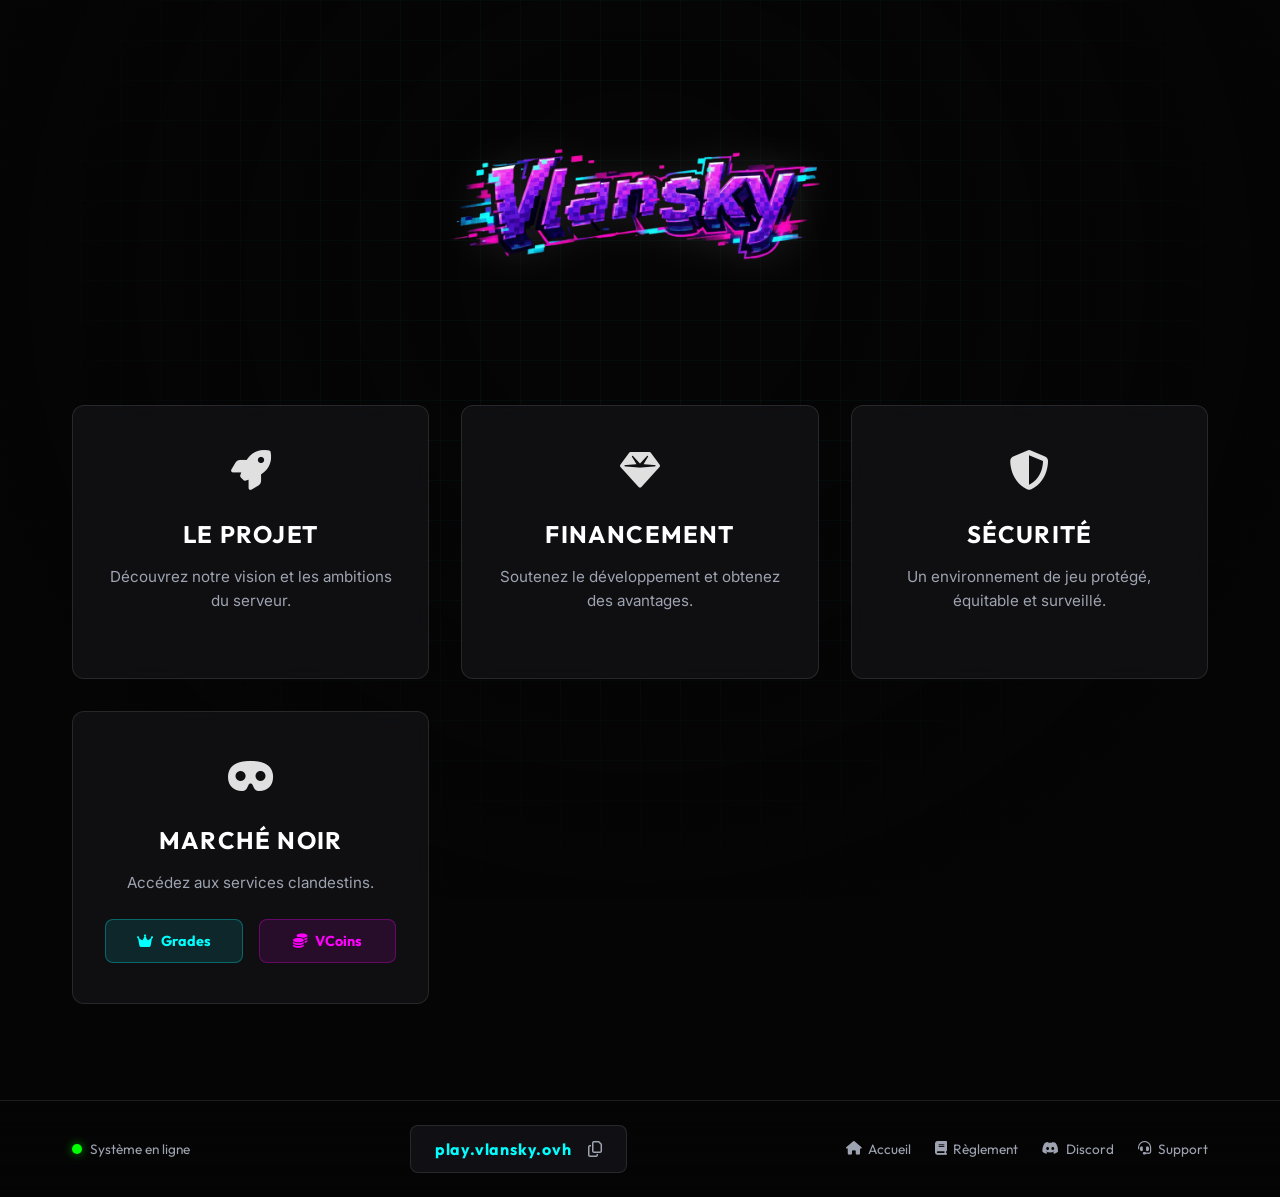
==== index.html @ f93afc79 "upload website" ====
<!DOCTYPE html>
<html lang="fr">
<head>
    <meta charset="UTF-8">
    <meta name="viewport" content="width=device-width, initial-scale=1.0">
    <title>Vlansky - Serveur Minecraft</title>
    <link rel="icon" type="image/png" href="assets/images/favicon.png">
    <link rel="stylesheet" href="style.css">
    <!-- Google Fonts pour un look moderne -->
    <link rel="preconnect" href="https://fonts.googleapis.com">
    <link rel="preconnect" href="https://fonts.gstatic.com" crossorigin>
    <link href="https://fonts.googleapis.com/css2?family=Inter:wght@400;500;600;700;800&family=Outfit:wght@500;700;900&display=swap" rel="stylesheet">
    <!-- Icônes FontAwesome -->
    <link rel="stylesheet" href="https://cdnjs.cloudflare.com/ajax/libs/font-awesome/6.4.0/css/all.min.css">
</head>
<body>

    <!-- Fond avec quadrillage cyan (pur CSS) -->
    <div class="grid-background"></div>

    <main class="container">
        
        <!-- En-tête avec Logo -->
        <header class="hero">
            <img src="assets/images/logo.png" alt="Vlansky Logo" class="main-logo">
            <h1 class="visually-hidden">Vlansky Serveur Minecraft</h1>
        </header>

        <!-- Grille de cartes -->
        <div class="cards-grid">
            
            <!-- Carte 1 -->
            <a href="#" class="card hover-cyan">
                <div class="card-content">
                    <div class="card-icon"><i class="fa-solid fa-rocket"></i></div>
                    <h2>Le Projet</h2>
                    <p>Découvrez notre vision et les ambitions du serveur.</p>
                </div>
                <div class="glow-effect cyan-glow"></div>
            </a>

            <!-- Carte 2 -->
            <a href="https://vlansky.tebex.io" target="_blank" class="card hover-magenta">
                <div class="card-content">
                    <div class="card-icon"><i class="fa-solid fa-gem"></i></div>
                    <h2>Financement</h2>
                    <p>Soutenez le développement et obtenez des avantages.</p>
                </div>
                <div class="glow-effect magenta-glow"></div>
            </a>

            <!-- Carte 3 -->
            <a href="#" class="card hover-cyan">
                <div class="card-content">
                    <div class="card-icon"><i class="fa-solid fa-shield-halved"></i></div>
                    <h2>Sécurité</h2>
                    <p>Un environnement de jeu protégé, équitable et surveillé.</p>
                </div>
                <div class="glow-effect cyan-glow"></div>
            </a>

            <!-- Carte 4 (Marché Noir avec sous-boutons) -->
            <div class="card black-market hover-both">
                <div class="card-content">
                    <div class="card-icon"><i class="fa-solid fa-mask"></i></div>
                    <h2>Marché Noir</h2>
                    <p>Accédez aux services clandestins.</p>
                    
                    <div class="sub-buttons">
                        <a href="https://vlansky.tebex.io/category/grades" target="_blank" class="btn btn-cyan">
                            <i class="fa-solid fa-crown"></i> Grades
                        </a>
                        <a href="https://vlansky.tebex.io/category/vcoins" target="_blank" class="btn btn-magenta">
                            <i class="fa-solid fa-coins"></i> VCoins
                        </a>
                    </div>
                </div>
                <div class="glow-effect dual-glow"></div>
            </div>

        </div>

    </main>

    <!-- Pied de page -->
    <footer>
        <div class="footer-content">
            
            <!-- État du serveur -->
            <div class="server-status">
                <span class="status-dot"></span>
                <span class="status-text">Système en ligne</span>
            </div>

            <!-- IP Copy Button -->
            <div class="ip-container">
                <button id="copy-ip-btn" class="copy-btn" data-ip="play.vlansky.ovh">
                    <span class="ip-address">play.vlansky.ovh</span>
                    <i class="fa-regular fa-copy copy-icon"></i>
                    <span class="tooltip">Copier l'IP</span>
                </button>
            </div>

            <!-- Navigation système -->
            <nav class="system-nav">
                <a href="#"><i class="fa-solid fa-house"></i> Accueil</a>
                <a href="#"><i class="fa-solid fa-book"></i> Règlement</a>
                <a href="https://discord.gg/9Z6ZVaE6cX" target="_blank"><i class="fa-brands fa-discord"></i> Discord</a>
                <a href="https://discord.gg/9Z6ZVaE6cX" target="_blank"><i class="fa-solid fa-headset"></i> Support</a>
            </nav>

        </div>
    </footer>

    <script src="script.js"></script>
</body>
</html>
---- style.css ----
/* 
   Vlansky Portal Stylesheet
   Theme: Deep Dark, Grid, Cyan & Magenta glow
*/

:root {
    /* Colors */
    --color-bg-deep: #050505;
    --color-bg-card: rgba(20, 20, 25, 0.7);
    --color-cyan: #00FFFF;
    --color-cyan-glow: rgba(0, 255, 255, 0.5);
    --color-magenta: #FF00FF;
    --color-magenta-glow: rgba(255, 0, 255, 0.5);
    --color-text-main: #E0E0E0;
    --color-text-muted: #9DA3B0;
    --color-border: rgba(255, 255, 255, 0.1);
    
    /* Grid */
    --grid-size: 40px;
    --grid-color: rgba(0, 255, 255, 0.03);
    
    /* Typography */
    --font-heading: 'Outfit', sans-serif;
    --font-body: 'Inter', sans-serif;
    
    /* Layout */
    --transition-speed: 0.3s;
}

/* Reset & Base Setup */
* {
    margin: 0;
    padding: 0;
    box-sizing: border-box;
}

body {
    background-color: var(--color-bg-deep);
    color: var(--color-text-main);
    font-family: var(--font-body);
    min-height: 100vh;
    display: flex;
    flex-direction: column;
    overflow-x: hidden;
    position: relative;
}

/* Typography Base */
h1, h2, h3, h4 {
    font-family: var(--font-heading);
    font-weight: 700;
    letter-spacing: 0.05em;
    text-transform: uppercase;
}

a {
    text-decoration: none;
    color: inherit;
    transition: color var(--transition-speed) ease;
}

/* Background Grid */
.grid-background {
    position: fixed;
    top: 0;
    left: 0;
    width: 100vw;
    height: 100vh;
    z-index: -1;
    background-size: var(--grid-size) var(--grid-size);
    background-image: 
        linear-gradient(to right, var(--grid-color) 1px, transparent 1px),
        linear-gradient(to bottom, var(--grid-color) 1px, transparent 1px);
    pointer-events: none;
}

/* To give depth to the grid */
.grid-background::after {
    content: '';
    position: absolute;
    inset: 0;
    background: radial-gradient(circle at 50% 30%, transparent 20%, var(--color-bg-deep) 80%);
}

.visually-hidden {
    position: absolute;
    width: 1px;
    height: 1px;
    padding: 0;
    margin: -1px;
    overflow: hidden;
    clip: rect(0, 0, 0, 0);
    white-space: nowrap;
    border: 0;
}

/* Main Container Layout */
.container {
    flex: 1;
    display: flex;
    flex-direction: column;
    align-items: center;
    padding: 2rem;
    max-width: 1200px;
    margin: 0 auto;
    width: 100%;
}

/* Hero Section (Logo) */
.hero {
    margin-top: 4rem;
    margin-bottom: 5rem;
    text-align: center;
    animation: fadeInDown 1s ease-out;
}

.main-logo {
    max-width: 400px;
    width: 100%;
    height: auto;
    filter: drop-shadow(0 0 20px rgba(255, 255, 255, 0.1));
    transition: filter var(--transition-speed) ease, transform var(--transition-speed) ease;
}

.main-logo:hover {
    filter: drop-shadow(0 0 30px var(--color-cyan-glow));
    transform: translateY(-5px);
}

/* Cards Grid */
.cards-grid {
    display: grid;
    grid-template-columns: repeat(auto-fit, minmax(280px, 1fr));
    gap: 2rem;
    width: 100%;
}

/* Individual Card Setup */
.card {
    background-color: var(--color-bg-card);
    border: 1px solid var(--color-border);
    border-radius: 12px;
    padding: 2.5rem 2rem;
    position: relative;
    overflow: hidden;
    backdrop-filter: blur(10px);
    -webkit-backdrop-filter: blur(10px);
    display: flex;
    flex-direction: column;
    transition: transform var(--transition-speed) cubic-bezier(0.175, 0.885, 0.32, 1.275), 
                border-color var(--transition-speed) ease,
                box-shadow var(--transition-speed) ease;
    animation: fadeInUp 0.8s ease-out backwards;
}

/* Staggered animation */
.card:nth-child(1) { animation-delay: 0.1s; }
.card:nth-child(2) { animation-delay: 0.2s; }
.card:nth-child(3) { animation-delay: 0.3s; }
.card:nth-child(4) { animation-delay: 0.4s; }

.card-content {
    position: relative;
    z-index: 2;
    text-align: center;
    display: flex;
    flex-direction: column;
    align-items: center;
    height: 100%;
}

.card-icon {
    font-size: 2.5rem;
    margin-bottom: 1.5rem;
    color: var(--color-text-main);
    transition: color var(--transition-speed) ease, transform 0.4s cubic-bezier(0.175, 0.885, 0.32, 1.275);
}

.card h2 {
    font-size: 1.5rem;
    margin-bottom: 1rem;
    color: #fff;
}

.card p {
    color: var(--color-text-muted);
    font-size: 0.95rem;
    line-height: 1.6;
    margin-bottom: 1.5rem;
    flex-grow: 1; /* Pushes buttons to bottom in black market card */
}

/* Glow Effect Element inside Card */
.glow-effect {
    position: absolute;
    top: 0;
    left: 0;
    right: 0;
    bottom: 0;
    opacity: 0;
    transition: opacity var(--transition-speed) ease;
    z-index: 1;
    pointer-events: none;
}

.cyan-glow {
    background: radial-gradient(circle at center, var(--color-cyan-glow) 0%, transparent 60%);
}

.magenta-glow {
    background: radial-gradient(circle at center, var(--color-magenta-glow) 0%, transparent 60%);
}

.dual-glow {
    background: radial-gradient(circle at top left, var(--color-cyan-glow) 0%, transparent 50%),
                radial-gradient(circle at bottom right, var(--color-magenta-glow) 0%, transparent 50%);
}

/* Hover States for Cards */
.card:hover {
    transform: translateY(-10px);
}

.card:hover .glow-effect {
    opacity: 0.15;
}

.card:hover .card-icon {
    transform: scale(1.1);
}

.hover-cyan:hover {
    border-color: var(--color-cyan);
    box-shadow: 0 10px 30px rgba(0, 255, 255, 0.15);
}

.hover-cyan:hover .card-icon {
    color: var(--color-cyan);
}

.hover-magenta:hover {
    border-color: var(--color-magenta);
    box-shadow: 0 10px 30px rgba(255, 0, 255, 0.15);
}

.hover-magenta:hover .card-icon {
    color: var(--color-magenta);
}

.hover-both:hover {
    border-color: rgba(255, 255, 255, 0.3); /* Balanced border */
    box-shadow: -10px 10px 30px rgba(0, 255, 255, 0.1), 10px 10px 30px rgba(255, 0, 255, 0.1);
}

.hover-both:hover .card-icon {
    color: #fff;
    text-shadow: 0 0 10px var(--color-cyan), 0 0 10px var(--color-magenta);
}


/* Sub Buttons (Black Market) */
.sub-buttons {
    display: flex;
    gap: 1rem;
    width: 100%;
    margin-top: auto;
}

.btn {
    flex: 1;
    display: flex;
    align-items: center;
    justify-content: center;
    gap: 0.5rem;
    padding: 0.75rem 0;
    border-radius: 8px;
    font-family: var(--font-heading);
    font-size: 0.9rem;
    font-weight: 700;
    transition: all var(--transition-speed) ease;
    border: 1px solid transparent;
    cursor: pointer;
}

.btn-cyan {
    background: rgba(0, 255, 255, 0.1);
    color: var(--color-cyan);
    border-color: rgba(0, 255, 255, 0.3);
}

.btn-cyan:hover {
    background: var(--color-cyan);
    color: var(--color-bg-deep);
    box-shadow: 0 0 15px var(--color-cyan-glow);
}

.btn-magenta {
    background: rgba(255, 0, 255, 0.1);
    color: var(--color-magenta);
    border-color: rgba(255, 0, 255, 0.3);
}

.btn-magenta:hover {
    background: var(--color-magenta);
    color: var(--color-bg-deep);
    box-shadow: 0 0 15px var(--color-magenta-glow);
}


/* Footer Section */
footer {
    background: linear-gradient(to top, rgba(5, 5, 5, 0.9) 0%, transparent 100%);
    border-top: 1px solid var(--color-border);
    padding: 1.5rem 0;
    position: relative;
    z-index: 10;
    margin-top: 4rem;
}

.footer-content {
    max-width: 1200px;
    margin: 0 auto;
    padding: 0 2rem;
    display: flex;
    justify-content: space-between;
    align-items: center;
    flex-wrap: wrap;
    gap: 2rem;
}

/* System Status */
.server-status {
    display: flex;
    align-items: center;
    gap: 0.5rem;
    font-family: var(--font-heading);
    font-size: 0.85rem;
    color: var(--color-text-muted);
}

.status-dot {
    width: 10px;
    height: 10px;
    background-color: #00FF00;
    border-radius: 50%;
    box-shadow: 0 0 10px rgba(0, 255, 0, 0.6);
    animation: pulseStatus 2s infinite;
}

@keyframes pulseStatus {
    0% { box-shadow: 0 0 0 0 rgba(0, 255, 0, 0.4); }
    70% { box-shadow: 0 0 0 6px rgba(0, 255, 0, 0); }
    100% { box-shadow: 0 0 0 0 rgba(0, 255, 0, 0); }
}

/* IP Copy Button */
.ip-container {
    position: relative;
}

.copy-btn {
    background: rgba(20, 20, 25, 0.8);
    border: 1px solid var(--color-border);
    color: var(--color-text-main);
    padding: 0.8rem 1.5rem;
    border-radius: 8px;
    font-family: var(--font-heading);
    font-size: 1rem;
    display: flex;
    align-items: center;
    gap: 1rem;
    cursor: pointer;
    transition: all 0.2s ease;
    outline: none;
}

.ip-address {
    font-weight: 700;
    letter-spacing: 0.05em;
    color: var(--color-cyan);
}

.copy-icon {
    color: var(--color-text-muted);
    transition: color 0.2s ease;
}

.copy-btn:hover {
    border-color: var(--color-cyan);
    box-shadow: 0 0 15px rgba(0, 255, 255, 0.1);
}

.copy-btn:hover .copy-icon {
    color: var(--color-cyan);
}

.copy-btn.copied {
    border-color: #00FF00;
    color: #00FF00;
    background: rgba(0, 255, 0, 0.05);
}

.copy-btn.copied .ip-address,
.copy-btn.copied .copy-icon {
    color: #00FF00;
}

/* Tooltip for copy */
.tooltip {
    position: absolute;
    top: -35px;
    left: 50%;
    transform: translateX(-50%) translateY(10px);
    background: var(--color-cyan);
    color: var(--color-bg-deep);
    padding: 0.4rem 0.8rem;
    border-radius: 4px;
    font-size: 0.8rem;
    font-weight: 700;
    opacity: 0;
    visibility: hidden;
    transition: all 0.2s ease;
    white-space: nowrap;
}

.tooltip::after {
    content: '';
    position: absolute;
    bottom: -4px;
    left: 50%;
    transform: translateX(-50%);
    border-width: 4px 4px 0;
    border-style: solid;
    border-color: var(--color-cyan) transparent transparent transparent;
}

.copy-btn:hover .tooltip {
    opacity: 1;
    visibility: visible;
    transform: translateX(-50%) translateY(0);
}

.copy-btn.copied .tooltip {
    background: #00FF00;
    color: var(--color-bg-deep);
}
.copy-btn.copied .tooltip::after {
    border-color: #00FF00 transparent transparent transparent;
}


/* System Navigation */
.system-nav {
    display: flex;
    gap: 1.5rem;
}

.system-nav a {
    font-family: var(--font-heading);
    font-size: 0.85rem;
    color: var(--color-text-muted);
    display: flex;
    align-items: center;
    gap: 0.4rem;
    transition: color 0.2s ease;
}

.system-nav a:hover {
    color: var(--color-cyan);
}


/* Animations Base */
@keyframes fadeInDown {
    from {
        opacity: 0;
        transform: translateY(-20px);
    }
    to {
        opacity: 1;
        transform: translateY(0);
    }
}

@keyframes fadeInUp {
    from {
        opacity: 0;
        transform: translateY(30px);
    }
    to {
        opacity: 1;
        transform: translateY(0);
    }
}


/* Responsive Design */
@media screen and (max-width: 900px) {
    .footer-content {
        flex-direction: column;
        justify-content: center;
        text-align: center;
    }
    
    .system-nav {
        flex-wrap: wrap;
        justify-content: center;
    }
}

@media screen and (max-width: 600px) {
    .hero {
        margin-top: 2rem;
        margin-bottom: 3rem;
    }
    
    .main-logo {
        max-width: 250px;
    }
    
    .sub-buttons {
        flex-direction: column;
    }
    
    .cards-grid {
        grid-template-columns: 1fr;
    }
}
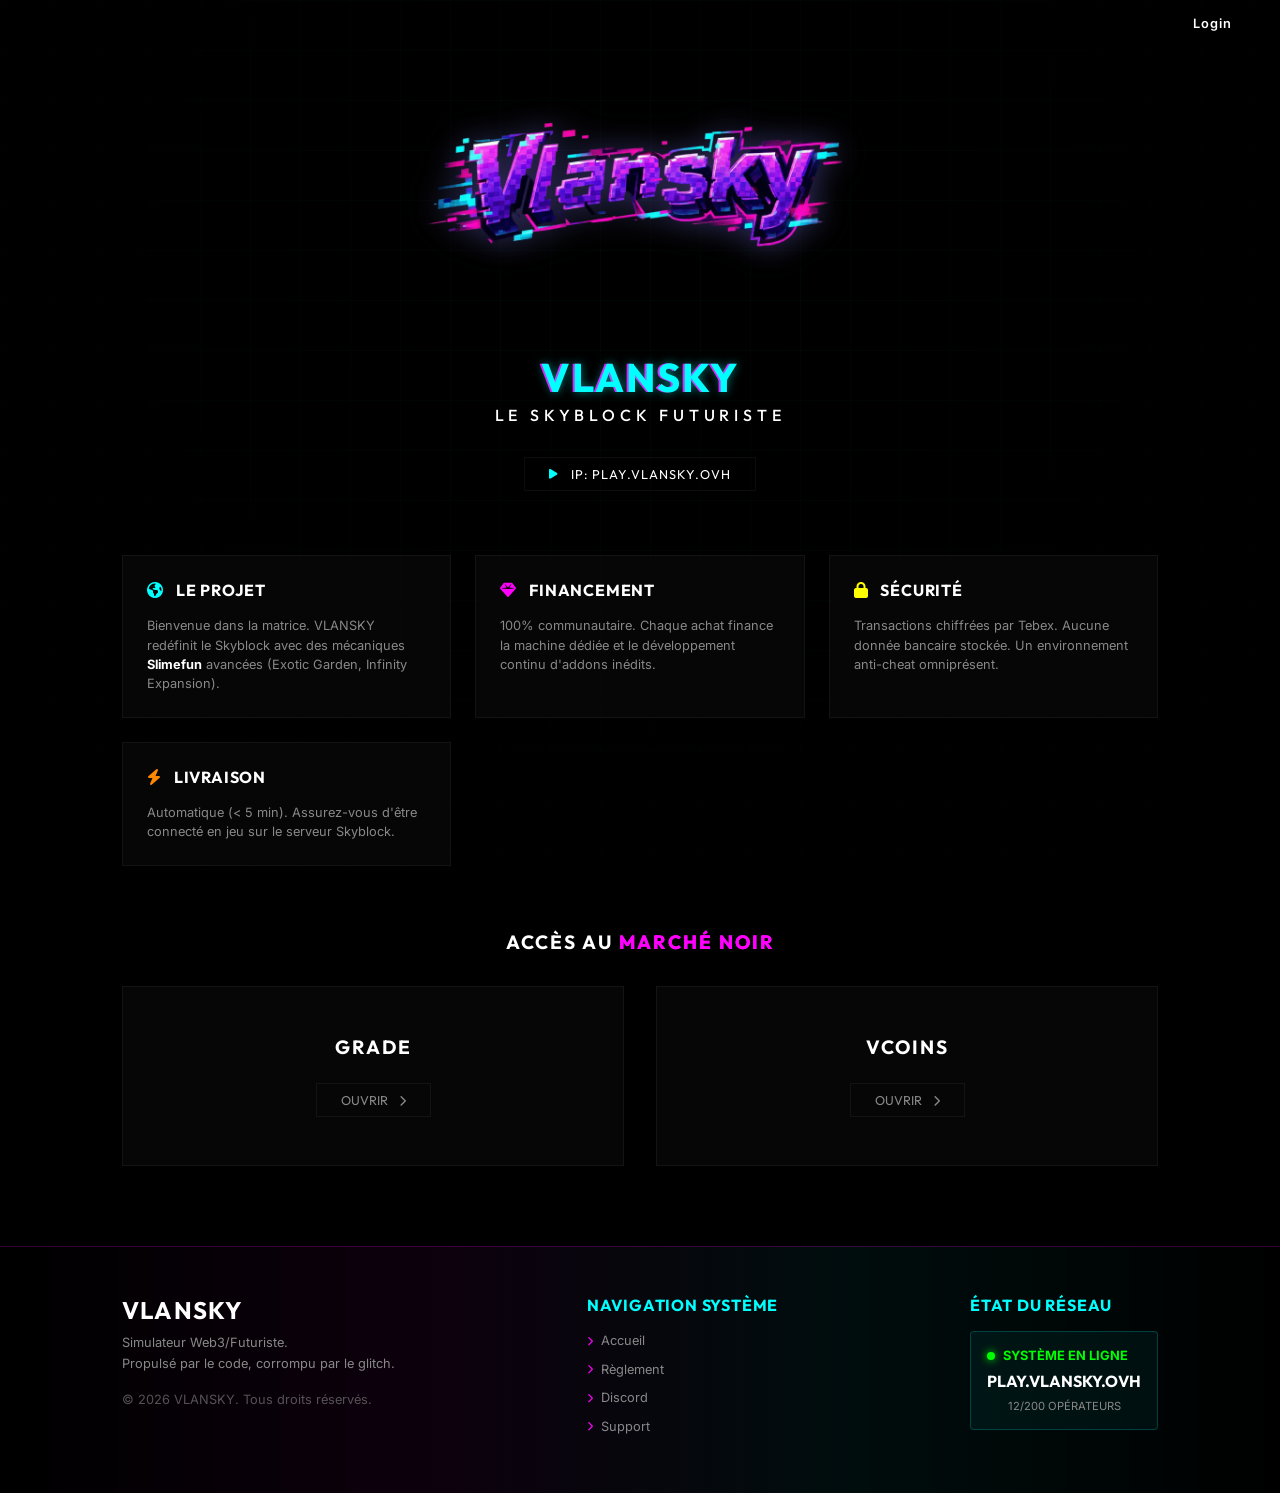
==== commit fe260187: "update website" ====
--- a/index.html
+++ b/index.html
@@ -3,111 +3,159 @@
 <head>
     <meta charset="UTF-8">
     <meta name="viewport" content="width=device-width, initial-scale=1.0">
-    <title>Vlansky - Serveur Minecraft</title>
+    <title>Vlansky - Le Skyblock Futuriste</title>
     <link rel="icon" type="image/png" href="assets/images/favicon.png">
     <link rel="stylesheet" href="style.css">
-    <!-- Google Fonts pour un look moderne -->
+    
+    <!-- Google Fonts -->
     <link rel="preconnect" href="https://fonts.googleapis.com">
     <link rel="preconnect" href="https://fonts.gstatic.com" crossorigin>
     <link href="https://fonts.googleapis.com/css2?family=Inter:wght@400;500;600;700;800&family=Outfit:wght@500;700;900&display=swap" rel="stylesheet">
+    
     <!-- Icônes FontAwesome -->
     <link rel="stylesheet" href="https://cdnjs.cloudflare.com/ajax/libs/font-awesome/6.4.0/css/all.min.css">
 </head>
 <body>
 
-    <!-- Fond avec quadrillage cyan (pur CSS) -->
+    <!-- Fond quadrillé Cyberpunk -->
     <div class="grid-background"></div>
+
+    <!-- Navigation haute (Haut de page simpliste) -->
+    <nav class="top-nav">
+        <a href="#" class="top-login-link">Login</a>
+    </nav>
 
     <main class="container">
         
-        <!-- En-tête avec Logo -->
+        <!-- En-tête : Logo Vlansky Glitch & Sous-Titre -->
         <header class="hero">
-            <img src="assets/images/logo.png" alt="Vlansky Logo" class="main-logo">
-            <h1 class="visually-hidden">Vlansky Serveur Minecraft</h1>
+            <div class="logo-container glitch">
+                <img src="assets/images/logo.png" alt="Vlansky Logo" class="main-logo">
+            </div>
+            
+            <div class="hero-title-group">
+                <h1 class="main-title">VLANSKY</h1>
+                <h2 class="sub-title">LE SKYBLOCK FUTURISTE</h2>
+            </div>
+            
+            <button id="copy-ip-btn" class="ip-btn glitch-hover" data-ip="play.vlansky.ovh">
+                <i class="fa-solid fa-play"></i> IP: PLAY.VLANSKY.OVH
+                <span class="tooltip">Copier l'IP</span>
+            </button>
         </header>
 
-        <!-- Grille de cartes -->
-        <div class="cards-grid">
+        <!-- Grille de cartes Info (Haut - 3 colonnes) -->
+        <div class="cards-grid-top">
             
             <!-- Carte 1 -->
-            <a href="#" class="card hover-cyan">
-                <div class="card-content">
-                    <div class="card-icon"><i class="fa-solid fa-rocket"></i></div>
-                    <h2>Le Projet</h2>
-                    <p>Découvrez notre vision et les ambitions du serveur.</p>
+            <div class="card info-card hover-cyan">
+                <div class="card-header">
+                    <i class="fa-solid fa-earth-americas icon-cyan"></i>
+                    <h3>LE PROJET</h3>
                 </div>
-                <div class="glow-effect cyan-glow"></div>
-            </a>
+                <div class="card-body">
+                    <p>Bienvenue dans la matrice. VLANSKY redéfinit le Skyblock avec des mécaniques <strong>Slimefun</strong> avancées (Exotic Garden, Infinity Expansion).</p>
+                </div>
+                <div class="glow-border"></div>
+            </div>
 
             <!-- Carte 2 -->
-            <a href="https://vlansky.tebex.io" target="_blank" class="card hover-magenta">
-                <div class="card-content">
-                    <div class="card-icon"><i class="fa-solid fa-gem"></i></div>
-                    <h2>Financement</h2>
-                    <p>Soutenez le développement et obtenez des avantages.</p>
+            <div class="card info-card hover-magenta">
+                <div class="card-header">
+                    <i class="fa-solid fa-gem icon-magenta"></i>
+                    <h3>FINANCEMENT</h3>
                 </div>
-                <div class="glow-effect magenta-glow"></div>
-            </a>
+                <div class="card-body">
+                    <p>100% communautaire. Chaque achat finance la machine dédiée et le développement continu d'addons inédits.</p>
+                </div>
+                <div class="glow-border"></div>
+            </div>
 
             <!-- Carte 3 -->
-            <a href="#" class="card hover-cyan">
-                <div class="card-content">
-                    <div class="card-icon"><i class="fa-solid fa-shield-halved"></i></div>
-                    <h2>Sécurité</h2>
-                    <p>Un environnement de jeu protégé, équitable et surveillé.</p>
+            <div class="card info-card hover-yellow">
+                <div class="card-header">
+                    <i class="fa-solid fa-lock icon-yellow"></i>
+                    <h3>SÉCURITÉ</h3>
                 </div>
-                <div class="glow-effect cyan-glow"></div>
-            </a>
-
-            <!-- Carte 4 (Marché Noir avec sous-boutons) -->
-            <div class="card black-market hover-both">
-                <div class="card-content">
-                    <div class="card-icon"><i class="fa-solid fa-mask"></i></div>
-                    <h2>Marché Noir</h2>
-                    <p>Accédez aux services clandestins.</p>
-                    
-                    <div class="sub-buttons">
-                        <a href="https://vlansky.tebex.io/category/grades" target="_blank" class="btn btn-cyan">
-                            <i class="fa-solid fa-crown"></i> Grades
-                        </a>
-                        <a href="https://vlansky.tebex.io/category/vcoins" target="_blank" class="btn btn-magenta">
-                            <i class="fa-solid fa-coins"></i> VCoins
-                        </a>
-                    </div>
+                <div class="card-body">
+                    <p>Transactions chiffrées par Tebex. Aucune donnée bancaire stockée. Un environnement anti-cheat omniprésent.</p>
                 </div>
-                <div class="glow-effect dual-glow"></div>
+                <div class="glow-border"></div>
+            </div>
+            
+            <!-- Carte 4 -->
+            <div class="card info-card hover-orange">
+                <div class="card-header">
+                    <i class="fa-solid fa-bolt icon-orange"></i>
+                    <h3>LIVRAISON</h3>
+                </div>
+                <div class="card-body">
+                    <p>Automatique (< 5 min). Assurez-vous d'être connecté en jeu sur le serveur Skyblock.</p>
+                </div>
+                <div class="glow-border"></div>
             </div>
 
         </div>
 
+        <!-- Section Marché Noir (Milieu - 2 Grandes Boutiques) -->
+        <section class="black-market-section">
+            <h2 class="section-title">ACCÈS AU <span class="text-magenta glitch" data-text="MARCHÉ NOIR">MARCHÉ NOIR</span></h2>
+            
+            <div class="store-grid">
+                
+                <!-- Carte Grade -->
+                <div class="card store-card">
+                    <h3>GRADE</h3>
+                    <a href="https://vlansky.tebex.io/category/grades" class="btn store-btn">OUVRIR <i class="fa-solid fa-chevron-right"></i></a>
+                    <div class="glow-border"></div>
+                </div>
+
+                <!-- Carte VCoins -->
+                <div class="card store-card">
+                    <h3>VCOINS</h3>
+                    <a href="https://vlansky.tebex.io/category/vcoins" class="btn store-btn">OUVRIR <i class="fa-solid fa-chevron-right"></i></a>
+                    <div class="glow-border"></div>
+                </div>
+
+            </div>
+        </section>
+
     </main>
 
-    <!-- Pied de page -->
+    <!-- Pied de page  -->
     <footer>
-        <div class="footer-content">
+        <div class="footer-container">
             
-            <!-- État du serveur -->
-            <div class="server-status">
-                <span class="status-dot"></span>
-                <span class="status-text">Système en ligne</span>
+            <!-- Colonne 1 : À Propos -->
+            <div class="footer-col about">
+                <h3>VLANSKY</h3>
+                <p>Simulateur Web3/Futuriste.<br>Propulsé par le code, corrompu par le glitch.</p>
+                <p class="copyright">© 2026 VLANSKY. Tous droits réservés.</p>
             </div>
 
-            <!-- IP Copy Button -->
-            <div class="ip-container">
-                <button id="copy-ip-btn" class="copy-btn" data-ip="play.vlansky.ovh">
-                    <span class="ip-address">play.vlansky.ovh</span>
-                    <i class="fa-regular fa-copy copy-icon"></i>
-                    <span class="tooltip">Copier l'IP</span>
-                </button>
+            <!-- Colonne 2 : Navigation Système -->
+            <div class="footer-col nav">
+                <h4>NAVIGATION SYSTÈME</h4>
+                <ul>
+                    <li><a href="#"><i class="fa-solid fa-chevron-right"></i> Accueil</a></li>
+                    <li><a href="#"><i class="fa-solid fa-chevron-right"></i> Règlement</a></li>
+                    <li><a href="https://discord.vlansky.ovh" target="_blank"><i class="fa-solid fa-chevron-right"></i> Discord</a></li>
+                    <li><a href="https://discord.vlansky.ovh" target="_blank"><i class="fa-solid fa-chevron-right"></i> Support</a></li>
+                </ul>
             </div>
 
-            <!-- Navigation système -->
-            <nav class="system-nav">
-                <a href="#"><i class="fa-solid fa-house"></i> Accueil</a>
-                <a href="#"><i class="fa-solid fa-book"></i> Règlement</a>
-                <a href="https://discord.gg/9Z6ZVaE6cX" target="_blank"><i class="fa-brands fa-discord"></i> Discord</a>
-                <a href="https://discord.gg/9Z6ZVaE6cX" target="_blank"><i class="fa-solid fa-headset"></i> Support</a>
-            </nav>
+            <!-- Colonne 3 : État du réseau -->
+            <div class="footer-col status">
+                <h4>ÉTAT DU RÉSEAU</h4>
+                <div class="server-status-box">
+                    <div class="status-indicator">
+                        <span class="status-dot"></span>
+                        <span class="status-text">SYSTÈME EN LIGNE</span>
+                    </div>
+                    <div class="status-ip">PLAY.VLANSKY.OVH</div>
+                    <div class="status-players">12/200 OPÉRATEURS</div>
+                </div>
+            </div>
 
         </div>
     </footer>
--- a/style.css
+++ b/style.css
@@ -1,23 +1,27 @@
 /* 
-   Vlansky Portal Stylesheet
-   Theme: Deep Dark, Grid, Cyan & Magenta glow
+   Vlansky Portal Stylesheet - Skyblock Futuriste
+   Theme: Deep Black, Cyan & Magenta Cyberpunk Glitch
 */
 
 :root {
     /* Colors */
-    --color-bg-deep: #050505;
-    --color-bg-card: rgba(20, 20, 25, 0.7);
+    --color-bg-deep: #000000;      /* True black like the image */
+    --color-bg-card: rgba(10, 10, 10, 0.6); /* Very dark semi-transparent */
     --color-cyan: #00FFFF;
-    --color-cyan-glow: rgba(0, 255, 255, 0.5);
+    --color-cyan-dim: rgba(0, 255, 255, 0.2);
     --color-magenta: #FF00FF;
-    --color-magenta-glow: rgba(255, 0, 255, 0.5);
-    --color-text-main: #E0E0E0;
-    --color-text-muted: #9DA3B0;
-    --color-border: rgba(255, 255, 255, 0.1);
+    --color-magenta-dim: rgba(255, 0, 255, 0.2);
+    --color-yellow: #FFFF00;
+    --color-yellow-dim: rgba(255, 255, 0, 0.2);
+    --color-orange: #FF8800;
+    --color-orange-dim: rgba(255, 136, 0, 0.2);
+    --color-text-main: #FFFFFF;
+    --color-text-muted: #888888;
+    --color-border: rgba(255, 255, 255, 0.05); /* Very subtle borders */
     
     /* Grid */
-    --grid-size: 40px;
-    --grid-color: rgba(0, 255, 255, 0.03);
+    --grid-size: 50px;
+    --grid-color: rgba(0, 255, 255, 0.02); /* Extremely faint cyan grid */
     
     /* Typography */
     --font-heading: 'Outfit', sans-serif;
@@ -59,7 +63,26 @@
     transition: color var(--transition-speed) ease;
 }
 
-/* Background Grid */
+
+/* --- Nav Top --- */
+.top-nav {
+    display: flex;
+    justify-content: flex-end;
+    padding: 1rem 3rem;
+    font-size: 0.8rem;
+    font-weight: 600;
+    letter-spacing: 1px;
+}
+.top-login-link {
+    color: #fff;
+    cursor: pointer;
+}
+.top-login-link:hover {
+    color: var(--color-cyan);
+}
+
+
+/* --- Grid Background --- */
 .grid-background {
     position: fixed;
     top: 0;
@@ -73,349 +96,407 @@
         linear-gradient(to bottom, var(--grid-color) 1px, transparent 1px);
     pointer-events: none;
 }
-
-/* To give depth to the grid */
 .grid-background::after {
     content: '';
     position: absolute;
     inset: 0;
-    background: radial-gradient(circle at 50% 30%, transparent 20%, var(--color-bg-deep) 80%);
-}
-
-.visually-hidden {
-    position: absolute;
-    width: 1px;
-    height: 1px;
-    padding: 0;
-    margin: -1px;
-    overflow: hidden;
-    clip: rect(0, 0, 0, 0);
-    white-space: nowrap;
-    border: 0;
-}
-
-/* Main Container Layout */
+    background: radial-gradient(circle at 50% 30%, transparent 10%, var(--color-bg-deep) 90%);
+}
+
+
+/* --- Main Layout --- */
 .container {
     flex: 1;
     display: flex;
     flex-direction: column;
     align-items: center;
-    padding: 2rem;
-    max-width: 1200px;
+    padding: 0 2rem;
+    max-width: 1100px;
     margin: 0 auto;
     width: 100%;
 }
 
-/* Hero Section (Logo) */
+
+/* --- Hero Section --- */
 .hero {
-    margin-top: 4rem;
-    margin-bottom: 5rem;
+    margin-top: 1rem;
+    margin-bottom: 4rem;
     text-align: center;
-    animation: fadeInDown 1s ease-out;
+    display: flex;
+    flex-direction: column;
+    align-items: center;
+}
+
+.logo-container {
+    margin-bottom: 2rem;
+    position: relative;
+    /* Simulate a glitch overlay if needed, currently just scaling main logo */
 }
 
 .main-logo {
-    max-width: 400px;
+    max-width: 450px;
     width: 100%;
     height: auto;
-    filter: drop-shadow(0 0 20px rgba(255, 255, 255, 0.1));
-    transition: filter var(--transition-speed) ease, transform var(--transition-speed) ease;
-}
-
-.main-logo:hover {
-    filter: drop-shadow(0 0 30px var(--color-cyan-glow));
-    transform: translateY(-5px);
-}
-
-/* Cards Grid */
-.cards-grid {
+    filter: drop-shadow(0 0 15px rgba(255, 0, 255, 0.2)) drop-shadow(0 0 15px rgba(0, 255, 255, 0.2));
+}
+
+.hero-title-group {
+    margin-bottom: 2rem;
+}
+
+.main-title {
+    font-size: 2.5rem;
+    color: var(--color-cyan);
+    margin-bottom: 0.2rem;
+    text-shadow: 0 0 10px rgba(0, 255, 255, 0.5), -2px 0 0 var(--color-magenta);
+}
+
+.sub-title {
+    font-size: 1rem;
+    color: white;
+    letter-spacing: 0.3em;
+    font-weight: 500;
+}
+
+/* IP Button (matching the small dark button under title in image) */
+.ip-btn {
+    background-color: transparent;
+    border: 1px solid var(--color-border);
+    color: var(--color-text-main);
+    padding: 0.5rem 1.5rem;
+    font-family: var(--font-heading);
+    font-size: 0.8rem;
+    letter-spacing: 1px;
+    cursor: pointer;
+    display: flex;
+    align-items: center;
+    gap: 0.8rem;
+    transition: all 0.2s ease;
+    position: relative;
+}
+
+.ip-btn i {
+    color: var(--color-cyan);
+    font-size: 0.7rem;
+}
+
+.ip-btn:hover {
+    border-color: var(--color-cyan);
+    box-shadow: 0 0 10px var(--color-cyan-dim);
+}
+
+
+/* --- Top Grid (3 Cards + 1 below conceptually) --- */
+/* The layout in image shows 3 small cards then 1 small card below, then the 2 huge cards */
+/* We recreate using grid */
+.cards-grid-top {
     display: grid;
-    grid-template-columns: repeat(auto-fit, minmax(280px, 1fr));
-    gap: 2rem;
+    grid-template-columns: repeat(3, 1fr);
+    grid-template-rows: auto auto;
+    gap: 1.5rem;
     width: 100%;
-}
-
-/* Individual Card Setup */
+    margin-bottom: 4rem;
+}
+/* Fourth card stretches or sits in first col */
+.cards-grid-top .info-card:nth-child(4) {
+    grid-column: 1 / 2;
+}
+
+/* Info Cards style */
 .card {
     background-color: var(--color-bg-card);
     border: 1px solid var(--color-border);
-    border-radius: 12px;
-    padding: 2.5rem 2rem;
     position: relative;
-    overflow: hidden;
-    backdrop-filter: blur(10px);
-    -webkit-backdrop-filter: blur(10px);
+    padding: 1.5rem;
+    transition: transform var(--transition-speed) ease, border-color var(--transition-speed) ease;
+}
+
+/* Base text formatting inside card to match Tebex layout */
+.card-header {
+    display: flex;
+    align-items: center;
+    gap: 0.8rem;
+    margin-bottom: 1rem;
+}
+
+.card-header i {
+    font-size: 1rem;
+}
+.icon-cyan { color: var(--color-cyan); }
+.icon-magenta { color: var(--color-magenta); }
+.icon-yellow { color: var(--color-yellow); }
+.icon-orange { color: var(--color-orange); }
+
+.card-header h3 {
+    font-size: 1rem;
+    margin: 0;
+    color: #fff;
+}
+
+.card-body p {
+    color: var(--color-text-muted);
+    font-size: 0.8rem;
+    line-height: 1.5;
+}
+.card-body p strong {
+    color: var(--color-text-main);
+}
+
+/* Glow Border effects purely on hover */
+.glow-border {
+    position: absolute;
+    top: 0; left: 0; right: 0; bottom: 0;
+    pointer-events: none;
+    opacity: 0;
+    transition: opacity 0.3s ease;
+}
+
+.hover-cyan:hover { border-color: var(--color-cyan); transform: translateY(-5px); }
+.hover-cyan:hover .glow-border { box-shadow: inset 0 0 20px var(--color-cyan-dim); opacity: 1; }
+
+.hover-magenta:hover { border-color: var(--color-magenta); transform: translateY(-5px); }
+.hover-magenta:hover .glow-border { box-shadow: inset 0 0 20px var(--color-magenta-dim); opacity: 1; }
+
+.hover-yellow:hover { border-color: var(--color-yellow); transform: translateY(-5px); }
+.hover-yellow:hover .glow-border { box-shadow: inset 0 0 20px var(--color-yellow-dim); opacity: 1; }
+
+.hover-orange:hover { border-color: var(--color-orange); transform: translateY(-5px); }
+.hover-orange:hover .glow-border { box-shadow: inset 0 0 20px var(--color-orange-dim); opacity: 1; }
+
+
+/* --- Black Market Store Cards (Large bottom section) --- */
+.black-market-section {
+    width: 100%;
+    text-align: center;
+    margin-bottom: 5rem;
+}
+
+.section-title {
+    font-size: 1.2rem;
+    margin-bottom: 2rem;
+    letter-spacing: 2px;
+}
+
+.text-magenta {
+    color: var(--color-magenta);
+}
+
+.store-grid {
+    display: grid;
+    grid-template-columns: 1fr 1fr;
+    gap: 2rem;
+}
+
+.store-card {
+    height: 180px; /* Big rectangular cards */
     display: flex;
     flex-direction: column;
-    transition: transform var(--transition-speed) cubic-bezier(0.175, 0.885, 0.32, 1.275), 
-                border-color var(--transition-speed) ease,
-                box-shadow var(--transition-speed) ease;
-    animation: fadeInUp 0.8s ease-out backwards;
-}
-
-/* Staggered animation */
-.card:nth-child(1) { animation-delay: 0.1s; }
-.card:nth-child(2) { animation-delay: 0.2s; }
-.card:nth-child(3) { animation-delay: 0.3s; }
-.card:nth-child(4) { animation-delay: 0.4s; }
-
-.card-content {
+    justify-content: center;
+    align-items: center;
+    gap: 1.5rem;
+    cursor: pointer;
+}
+
+.store-card h3 {
+    font-size: 1.2rem;
+    letter-spacing: 2px;
+}
+
+.store-btn {
+    background-color: transparent;
+    border: 1px solid var(--color-border);
+    color: var(--color-text-muted);
+    padding: 0.5rem 1.5rem;
+    font-family: var(--font-heading);
+    font-size: 0.8rem;
+    transition: all 0.2s ease;
+}
+
+.store-btn i {
+    font-size: 0.7rem;
+    margin-left: 0.5rem;
+}
+
+.store-card:hover {
+    border-color: rgba(255, 255, 255, 0.2);
+    transform: translateY(-5px);
+}
+
+.store-card:hover .store-btn {
+    border-color: #fff;
+    color: #fff;
+}
+
+
+/* --- Glitch Keyframes (CSS purely for title text/logo hover) --- */
+.glitch {
     position: relative;
-    z-index: 2;
-    text-align: center;
-    display: flex;
-    flex-direction: column;
-    align-items: center;
-    height: 100%;
-}
-
-.card-icon {
-    font-size: 2.5rem;
-    margin-bottom: 1.5rem;
-    color: var(--color-text-main);
-    transition: color var(--transition-speed) ease, transform 0.4s cubic-bezier(0.175, 0.885, 0.32, 1.275);
-}
-
-.card h2 {
-    font-size: 1.5rem;
-    margin-bottom: 1rem;
-    color: #fff;
-}
-
-.card p {
-    color: var(--color-text-muted);
-    font-size: 0.95rem;
-    line-height: 1.6;
-    margin-bottom: 1.5rem;
-    flex-grow: 1; /* Pushes buttons to bottom in black market card */
-}
-
-/* Glow Effect Element inside Card */
-.glow-effect {
+}
+
+.glitch::before, .glitch::after {
+    content: attr(data-text);
     position: absolute;
     top: 0;
     left: 0;
-    right: 0;
-    bottom: 0;
-    opacity: 0;
-    transition: opacity var(--transition-speed) ease;
-    z-index: 1;
-    pointer-events: none;
-}
-
-.cyan-glow {
-    background: radial-gradient(circle at center, var(--color-cyan-glow) 0%, transparent 60%);
-}
-
-.magenta-glow {
-    background: radial-gradient(circle at center, var(--color-magenta-glow) 0%, transparent 60%);
-}
-
-.dual-glow {
-    background: radial-gradient(circle at top left, var(--color-cyan-glow) 0%, transparent 50%),
-                radial-gradient(circle at bottom right, var(--color-magenta-glow) 0%, transparent 50%);
-}
-
-/* Hover States for Cards */
-.card:hover {
-    transform: translateY(-10px);
-}
-
-.card:hover .glow-effect {
-    opacity: 0.15;
-}
-
-.card:hover .card-icon {
-    transform: scale(1.1);
-}
-
-.hover-cyan:hover {
-    border-color: var(--color-cyan);
-    box-shadow: 0 10px 30px rgba(0, 255, 255, 0.15);
-}
-
-.hover-cyan:hover .card-icon {
-    color: var(--color-cyan);
-}
-
-.hover-magenta:hover {
-    border-color: var(--color-magenta);
-    box-shadow: 0 10px 30px rgba(255, 0, 255, 0.15);
-}
-
-.hover-magenta:hover .card-icon {
-    color: var(--color-magenta);
-}
-
-.hover-both:hover {
-    border-color: rgba(255, 255, 255, 0.3); /* Balanced border */
-    box-shadow: -10px 10px 30px rgba(0, 255, 255, 0.1), 10px 10px 30px rgba(255, 0, 255, 0.1);
-}
-
-.hover-both:hover .card-icon {
-    color: #fff;
-    text-shadow: 0 0 10px var(--color-cyan), 0 0 10px var(--color-magenta);
-}
-
-
-/* Sub Buttons (Black Market) */
-.sub-buttons {
-    display: flex;
-    gap: 1rem;
     width: 100%;
-    margin-top: auto;
-}
-
-.btn {
-    flex: 1;
-    display: flex;
-    align-items: center;
-    justify-content: center;
-    gap: 0.5rem;
-    padding: 0.75rem 0;
-    border-radius: 8px;
-    font-family: var(--font-heading);
-    font-size: 0.9rem;
-    font-weight: 700;
-    transition: all var(--transition-speed) ease;
-    border: 1px solid transparent;
-    cursor: pointer;
-}
-
-.btn-cyan {
-    background: rgba(0, 255, 255, 0.1);
-    color: var(--color-cyan);
-    border-color: rgba(0, 255, 255, 0.3);
-}
-
-.btn-cyan:hover {
-    background: var(--color-cyan);
-    color: var(--color-bg-deep);
-    box-shadow: 0 0 15px var(--color-cyan-glow);
-}
-
-.btn-magenta {
-    background: rgba(255, 0, 255, 0.1);
-    color: var(--color-magenta);
-    border-color: rgba(255, 0, 255, 0.3);
-}
-
-.btn-magenta:hover {
-    background: var(--color-magenta);
-    color: var(--color-bg-deep);
-    box-shadow: 0 0 15px var(--color-magenta-glow);
-}
-
-
-/* Footer Section */
+    height: 100%;
+    opacity: 0.8;
+}
+
+.glitch:hover::before {
+    left: 2px;
+    text-shadow: -2px 0 var(--color-cyan);
+    clip: rect(44px, 450px, 56px, 0);
+    animation: glitch-anim 5s infinite linear alternate-reverse;
+}
+
+.glitch:hover::after {
+    left: -2px;
+    text-shadow: -2px 0 var(--color-magenta);
+    clip: rect(44px, 450px, 56px, 0);
+    animation: glitch-anim2 5s infinite linear alternate-reverse;
+}
+
+@keyframes glitch-anim {
+    0% { clip: rect(10px, 9999px, 83px, 0); }
+    20% { clip: rect(74px, 9999px, 87px, 0); }
+    40% { clip: rect(25px, 9999px, 35px, 0); }
+    60% { clip: rect(18px, 9999px, 96px, 0); }
+    80% { clip: rect(61px, 9999px, 12px, 0); }
+    100% { clip: rect(52px, 9999px, 63px, 0); }
+}
+
+@keyframes glitch-anim2 {
+    0% { clip: rect(65px, 9999px, 10px, 0); }
+    20% { clip: rect(10px, 9999px, 50px, 0); }
+    40% { clip: rect(30px, 9999px, 20px, 0); }
+    60% { clip: rect(90px, 9999px, 40px, 0); }
+    80% { clip: rect(10px, 9999px, 80px, 0); }
+    100% { clip: rect(50px, 9999px, 30px, 0); }
+}
+
+
+/* --- Footer Layout based on Tebex image --- */
 footer {
-    background: linear-gradient(to top, rgba(5, 5, 5, 0.9) 0%, transparent 100%);
-    border-top: 1px solid var(--color-border);
-    padding: 1.5rem 0;
-    position: relative;
-    z-index: 10;
-    margin-top: 4rem;
-}
-
-.footer-content {
-    max-width: 1200px;
+    border-top: 1px solid var(--color-magenta-dim); /* Gives a subtle line at top like tebex */
+    background: linear-gradient(to right, transparent, rgba(255,0,255,0.05), rgba(0,255,255,0.05), transparent);
+    padding: 3rem 0;
+    width: 100%;
+}
+
+.footer-container {
+    max-width: 1100px;
     margin: 0 auto;
     padding: 0 2rem;
     display: flex;
     justify-content: space-between;
-    align-items: center;
+    align-items: flex-start;
     flex-wrap: wrap;
-    gap: 2rem;
-}
-
-/* System Status */
-.server-status {
+    gap: 3rem;
+}
+
+.footer-col h3, .footer-col h4 {
+    margin-bottom: 1rem;
+    color: var(--color-cyan);
+    font-size: 1rem;
+}
+
+.footer-col p, .footer-col li {
+    color: var(--color-text-muted);
+    font-size: 0.8rem;
+    line-height: 1.6;
+}
+
+.about {
+    max-width: 300px;
+}
+.about h3 {
+    font-size: 1.5rem;
+    color: #fff;
+    margin-bottom: 0.5rem;
+}
+.copyright {
+    margin-top: 1rem;
+    font-size: 0.7rem;
+    opacity: 0.6;
+}
+
+.nav ul {
+    list-style: none;
+}
+.nav li {
+    margin-bottom: 0.5rem;
+}
+.nav li a {
     display: flex;
     align-items: center;
     gap: 0.5rem;
-    font-family: var(--font-heading);
-    font-size: 0.85rem;
-    color: var(--color-text-muted);
+}
+.nav li a i {
+    font-size: 0.6rem;
+    color: var(--color-magenta);
+}
+.nav li a:hover {
+    color: #fff;
+}
+
+.status-indicator {
+    display: flex;
+    align-items: center;
+    gap: 0.5rem;
+    margin-bottom: 0.5rem;
+}
+
+.server-status-box {
+    border: 1px solid var(--color-cyan-dim);
+    background: rgba(0, 255, 255, 0.05);
+    padding: 1rem;
+    border-radius: 4px;
+    text-align: center;
 }
 
 .status-dot {
-    width: 10px;
-    height: 10px;
+    width: 8px; height: 8px;
     background-color: #00FF00;
     border-radius: 50%;
-    box-shadow: 0 0 10px rgba(0, 255, 0, 0.6);
-    animation: pulseStatus 2s infinite;
-}
-
-@keyframes pulseStatus {
-    0% { box-shadow: 0 0 0 0 rgba(0, 255, 0, 0.4); }
-    70% { box-shadow: 0 0 0 6px rgba(0, 255, 0, 0); }
-    100% { box-shadow: 0 0 0 0 rgba(0, 255, 0, 0); }
-}
-
-/* IP Copy Button */
-.ip-container {
-    position: relative;
-}
-
-.copy-btn {
-    background: rgba(20, 20, 25, 0.8);
-    border: 1px solid var(--color-border);
-    color: var(--color-text-main);
-    padding: 0.8rem 1.5rem;
-    border-radius: 8px;
+    box-shadow: 0 0 8px #00FF00;
+    animation: blink 2s infinite;
+}
+
+.status-text {
+    color: #00FF00;
+    font-weight: 700;
+    font-size: 0.8rem;
+}
+
+.status-ip {
+    color: #fff;
+    font-weight: 700;
     font-family: var(--font-heading);
-    font-size: 1rem;
-    display: flex;
-    align-items: center;
-    gap: 1rem;
-    cursor: pointer;
-    transition: all 0.2s ease;
-    outline: none;
-}
-
-.ip-address {
-    font-weight: 700;
-    letter-spacing: 0.05em;
-    color: var(--color-cyan);
-}
-
-.copy-icon {
+    margin: 0.5rem 0;
+}
+
+.status-players {
     color: var(--color-text-muted);
-    transition: color 0.2s ease;
-}
-
-.copy-btn:hover {
-    border-color: var(--color-cyan);
-    box-shadow: 0 0 15px rgba(0, 255, 255, 0.1);
-}
-
-.copy-btn:hover .copy-icon {
-    color: var(--color-cyan);
-}
-
-.copy-btn.copied {
-    border-color: #00FF00;
-    color: #00FF00;
-    background: rgba(0, 255, 0, 0.05);
-}
-
-.copy-btn.copied .ip-address,
-.copy-btn.copied .copy-icon {
-    color: #00FF00;
-}
+    font-size: 0.7rem;
+}
+
+@keyframes blink {
+    50% { opacity: 0.3; }
+}
+
 
 /* Tooltip for copy */
 .tooltip {
     position: absolute;
-    top: -35px;
+    top: -30px;
     left: 50%;
-    transform: translateX(-50%) translateY(10px);
-    background: var(--color-cyan);
-    color: var(--color-bg-deep);
-    padding: 0.4rem 0.8rem;
-    border-radius: 4px;
-    font-size: 0.8rem;
+    transform: translateX(-50%);
+    background: #fff;
+    color: #000;
+    padding: 0.3rem 0.6rem;
+    border-radius: 2px;
+    font-size: 0.7rem;
     font-weight: 700;
     opacity: 0;
     visibility: hidden;
@@ -423,106 +504,42 @@
     white-space: nowrap;
 }
 
-.tooltip::after {
-    content: '';
-    position: absolute;
-    bottom: -4px;
-    left: 50%;
-    transform: translateX(-50%);
-    border-width: 4px 4px 0;
-    border-style: solid;
-    border-color: var(--color-cyan) transparent transparent transparent;
-}
-
-.copy-btn:hover .tooltip {
+.ip-btn.copied .tooltip {
     opacity: 1;
     visibility: visible;
-    transform: translateX(-50%) translateY(0);
-}
-
-.copy-btn.copied .tooltip {
-    background: #00FF00;
-    color: var(--color-bg-deep);
-}
-.copy-btn.copied .tooltip::after {
-    border-color: #00FF00 transparent transparent transparent;
-}
-
-
-/* System Navigation */
-.system-nav {
-    display: flex;
-    gap: 1.5rem;
-}
-
-.system-nav a {
-    font-family: var(--font-heading);
-    font-size: 0.85rem;
-    color: var(--color-text-muted);
-    display: flex;
-    align-items: center;
-    gap: 0.4rem;
-    transition: color 0.2s ease;
-}
-
-.system-nav a:hover {
-    color: var(--color-cyan);
-}
-
-
-/* Animations Base */
-@keyframes fadeInDown {
-    from {
-        opacity: 0;
-        transform: translateY(-20px);
-    }
-    to {
-        opacity: 1;
-        transform: translateY(0);
-    }
-}
-
-@keyframes fadeInUp {
-    from {
-        opacity: 0;
-        transform: translateY(30px);
-    }
-    to {
-        opacity: 1;
-        transform: translateY(0);
-    }
-}
-
-
-/* Responsive Design */
+}
+
+
+/* --- Responsive Adjustments --- */
 @media screen and (max-width: 900px) {
-    .footer-content {
+    .cards-grid-top {
+        grid-template-columns: 1fr 1fr;
+    }
+    .cards-grid-top .info-card:nth-child(4) {
+        grid-column: auto;
+    }
+}
+
+@media screen and (max-width: 600px) {
+    .cards-grid-top {
+        grid-template-columns: 1fr;
+    }
+    
+    .store-grid {
+        grid-template-columns: 1fr;
+    }
+    
+    .main-title {
+        font-size: 1.8rem;
+    }
+    .hero {
+        margin-top: 0;
+    }
+    .main-logo {
+        max-width: 300px;
+    }
+    .footer-container {
         flex-direction: column;
-        justify-content: center;
-        text-align: center;
-    }
-    
-    .system-nav {
-        flex-wrap: wrap;
-        justify-content: center;
-    }
-}
-
-@media screen and (max-width: 600px) {
-    .hero {
-        margin-top: 2rem;
-        margin-bottom: 3rem;
-    }
-    
-    .main-logo {
-        max-width: 250px;
-    }
-    
-    .sub-buttons {
-        flex-direction: column;
-    }
-    
-    .cards-grid {
-        grid-template-columns: 1fr;
-    }
-}
+        gap: 2rem;
+    }
+}
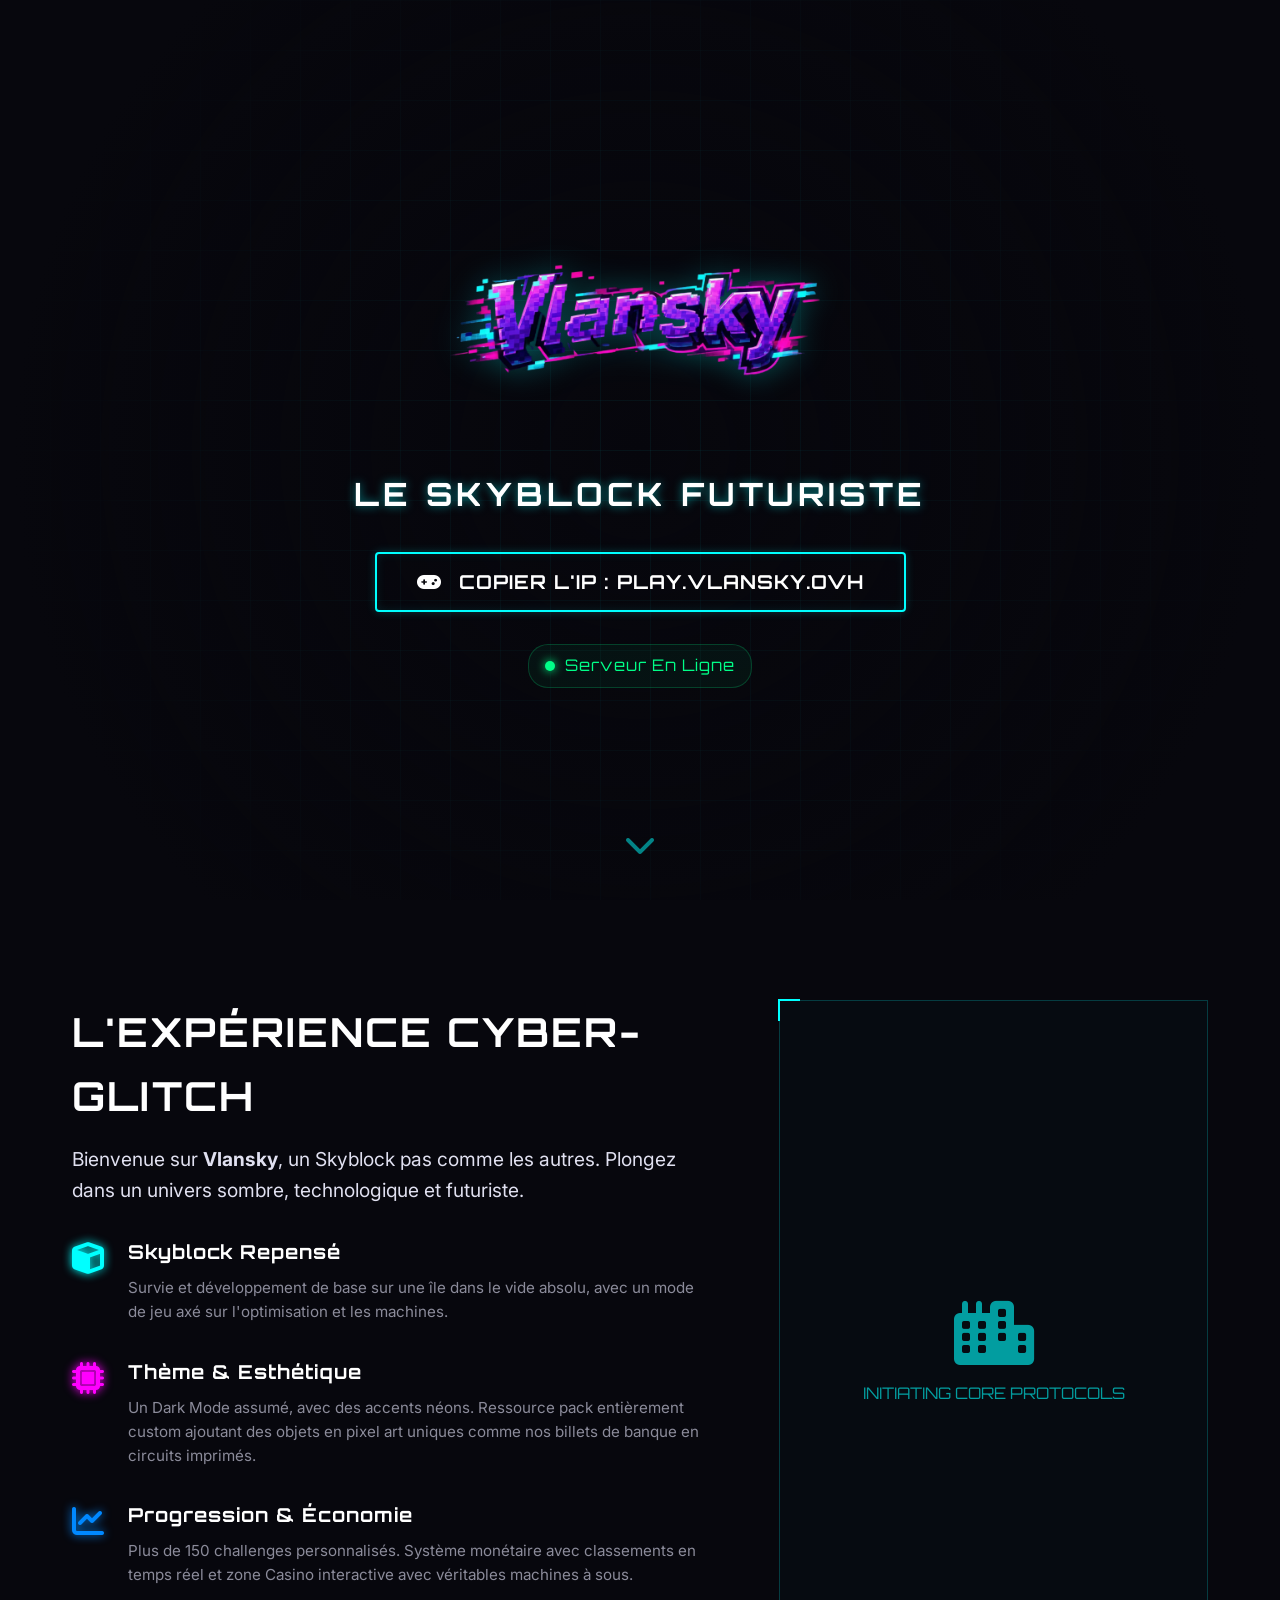
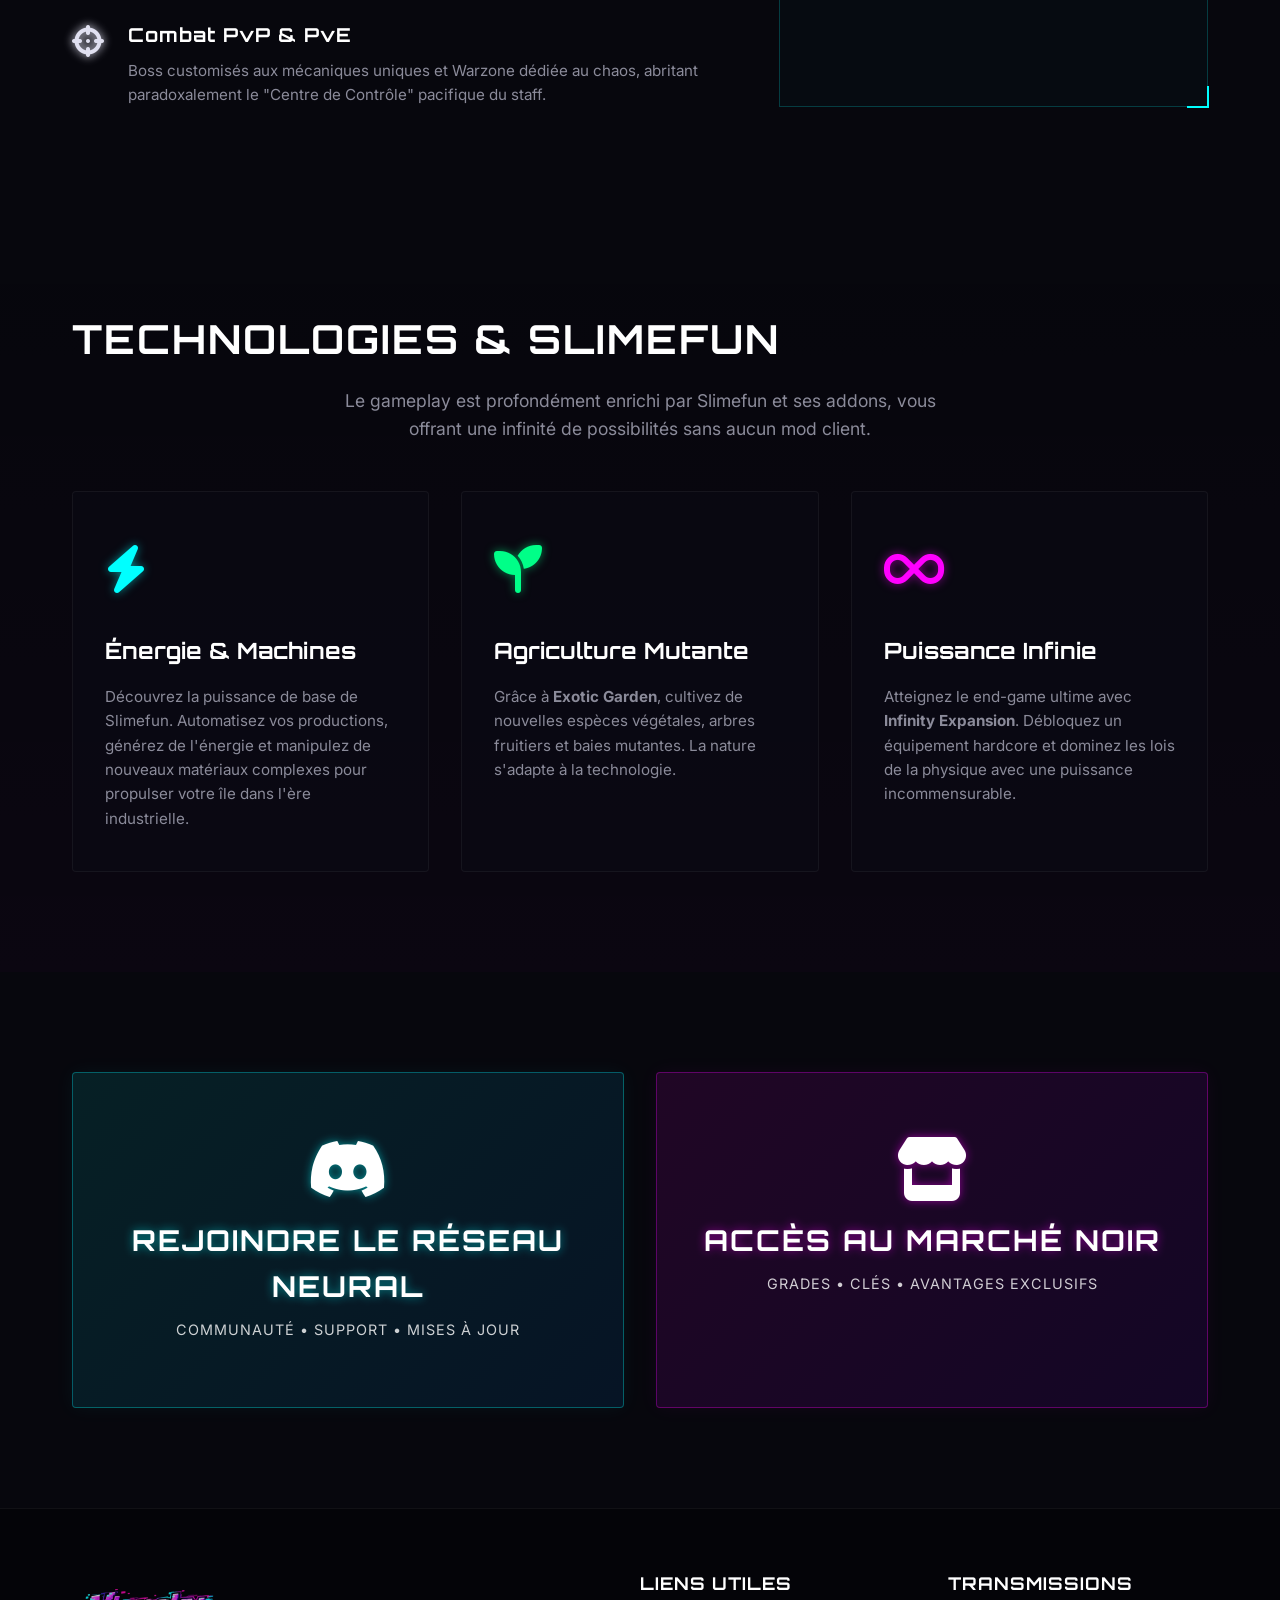
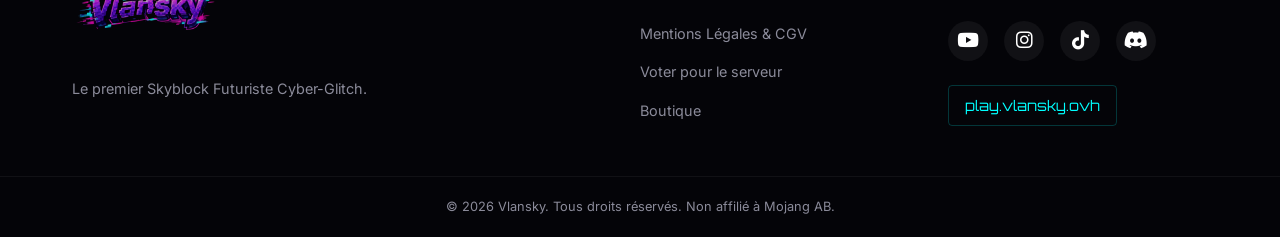
==== commit 44cc0438: "update code" ====
--- a/index.html
+++ b/index.html
@@ -3,163 +3,196 @@
 <head>
     <meta charset="UTF-8">
     <meta name="viewport" content="width=device-width, initial-scale=1.0">
-    <title>Vlansky - Le Skyblock Futuriste</title>
+    <meta name="description" content="Vlansky - Le Skyblock Futuriste Cyber-Glitch avec Slimefun">
+    <title>Vlansky | Le Skyblock Futuriste</title>
+    
+    <!-- Favicon -->
     <link rel="icon" type="image/png" href="assets/images/favicon.png">
-    <link rel="stylesheet" href="style.css">
-    
-    <!-- Google Fonts -->
+
+    <!-- Fonts -->
     <link rel="preconnect" href="https://fonts.googleapis.com">
     <link rel="preconnect" href="https://fonts.gstatic.com" crossorigin>
-    <link href="https://fonts.googleapis.com/css2?family=Inter:wght@400;500;600;700;800&family=Outfit:wght@500;700;900&display=swap" rel="stylesheet">
+    <link href="https://fonts.googleapis.com/css2?family=Inter:wght@300;400;600&family=Orbitron:wght@500;700;900&display=swap" rel="stylesheet">
     
-    <!-- Icônes FontAwesome -->
+    <!-- Icons -->
     <link rel="stylesheet" href="https://cdnjs.cloudflare.com/ajax/libs/font-awesome/6.4.0/css/all.min.css">
+    
+    <!-- Animations (AOS) -->
+    <link href="https://unpkg.com/aos@2.3.1/dist/aos.css" rel="stylesheet">
+
+    <!-- Custom CSS -->
+    <link rel="stylesheet" href="assets/css/style.css">
 </head>
 <body>
 
-    <!-- Fond quadrillé Cyberpunk -->
-    <div class="grid-background"></div>
+    <!-- Background Grid -->
+    <div class="cyber-grid"></div>
 
-    <!-- Navigation haute (Haut de page simpliste) -->
-    <nav class="top-nav">
-        <a href="#" class="top-login-link">Login</a>
-    </nav>
-
-    <main class="container">
-        
-        <!-- En-tête : Logo Vlansky Glitch & Sous-Titre -->
-        <header class="hero">
-            <div class="logo-container glitch">
-                <img src="assets/images/logo.png" alt="Vlansky Logo" class="main-logo">
+    <!-- MAIN HREO SECTION -->
+    <section class="hero" id="hero">
+        <div class="hero-content" data-aos="zoom-in" data-aos-duration="1500">
+            <img src="assets/images/logo.png" alt="Vlansky Logo" class="hero-logo glitch-img" />
+            <h1 class="hero-slogan" data-text="LE SKYBLOCK FUTURISTE">LE SKYBLOCK FUTURISTE</h1>
+            
+            <div class="ip-container">
+                <button class="btn-neon glowing-btn" id="copy-ip-btn">
+                    <i class="fa-solid fa-gamepad"></i> COPIER L'IP : PLAY.VLANSKY.OVH
+                </button>
+                <div class="feedback-msg" id="copy-feedback">IP copiée dans le presse-papier !</div>
             </div>
             
-            <div class="hero-title-group">
-                <h1 class="main-title">VLANSKY</h1>
-                <h2 class="sub-title">LE SKYBLOCK FUTURISTE</h2>
+            <div class="server-status">
+                <span class="status-dot"></span>
+                <span>Serveur En Ligne</span>
             </div>
+        </div>
+        <div class="scroll-indicator">
+            <i class="fa-solid fa-chevron-down"></i>
+        </div>
+    </section>
+
+    <!-- PRESENTATION SECTION -->
+    <section class="presentation" id="presentation">
+        <div class="container">
+            <div class="presentation-layout">
+                <div class="presentation-text" data-aos="fade-right">
+                    <h2 class="section-title glitch-hover">L'EXPÉRIENCE CYBER-GLITCH</h2>
+                    <p class="lead">Bienvenue sur <strong>Vlansky</strong>, un Skyblock pas comme les autres. Plongez dans un univers sombre, technologique et futuriste.</p>
+                    
+                    <ul class="feature-list">
+                        <li>
+                            <i class="fa-solid fa-cube text-cyan"></i>
+                            <div>
+                                <h3>Skyblock Repensé</h3>
+                                <p>Survie et développement de base sur une île dans le vide absolu, avec un mode de jeu axé sur l'optimisation et les machines.</p>
+                            </div>
+                        </li>
+                        <li>
+                            <i class="fa-solid fa-microchip text-magenta"></i>
+                            <div>
+                                <h3>Thème & Esthétique</h3>
+                                <p>Un Dark Mode assumé, avec des accents néons. Ressource pack entièrement custom ajoutant des objets en pixel art uniques comme nos billets de banque en circuits imprimés.</p>
+                            </div>
+                        </li>
+                        <li>
+                            <i class="fa-solid fa-chart-line text-blue"></i>
+                            <div>
+                                <h3>Progression & Économie</h3>
+                                <p>Plus de 150 challenges personnalisés. Système monétaire avec classements en temps réel et zone Casino interactive avec véritables machines à sous.</p>
+                            </div>
+                        </li>
+                        <li>
+                            <i class="fa-solid fa-crosshairs text-red"></i>
+                            <div>
+                                <h3>Combat PvP & PvE</h3>
+                                <p>Boss customisés aux mécaniques uniques et Warzone dédiée au chaos, abritant paradoxalement le "Centre de Contrôle" pacifique du staff.</p>
+                            </div>
+                        </li>
+                    </ul>
+                </div>
+                <!-- Visual / Placeholder for a screenshot if needed -->
+                <div class="presentation-visual" data-aos="fade-left">
+                    <div class="cyber-frame">
+                        <div class="frame-content">
+                            <div class="hologram-effect"></div>
+                            <i class="fa-solid fa-city h-icon"></i>
+                            <span>INITIATING CORE PROTOCOLS</span>
+                        </div>
+                    </div>
+                </div>
+            </div>
+        </div>
+    </section>
+
+    <!-- GAMEPLAY / SLIMEFUN SECTION -->
+    <section class="gameplay" id="gameplay">
+        <div class="container">
+            <h2 class="section-title center glitch-hover" data-aos="fade-up">TECHNOLOGIES & SLIMEFUN</h2>
+            <p class="section-subtitle center" data-aos="fade-up" data-aos-delay="100">Le gameplay est profondément enrichi par Slimefun et ses addons, vous offrant une infinité de possibilités sans aucun mod client.</p>
             
-            <button id="copy-ip-btn" class="ip-btn glitch-hover" data-ip="play.vlansky.ovh">
-                <i class="fa-solid fa-play"></i> IP: PLAY.VLANSKY.OVH
-                <span class="tooltip">Copier l'IP</span>
-            </button>
-        </header>
-
-        <!-- Grille de cartes Info (Haut - 3 colonnes) -->
-        <div class="cards-grid-top">
-            
-            <!-- Carte 1 -->
-            <div class="card info-card hover-cyan">
-                <div class="card-header">
-                    <i class="fa-solid fa-earth-americas icon-cyan"></i>
-                    <h3>LE PROJET</h3>
+            <div class="cards-grid">
+                <!-- Card 1 -->
+                <div class="cyber-card" data-aos="fade-up" data-aos-delay="200">
+                    <div class="card-icon cyan"><i class="fa-solid fa-bolt"></i></div>
+                    <h3>Énergie & Machines</h3>
+                    <p>Découvrez la puissance de base de Slimefun. Automatisez vos productions, générez de l'énergie et manipulez de nouveaux matériaux complexes pour propulser votre île dans l'ère industrielle.</p>
                 </div>
-                <div class="card-body">
-                    <p>Bienvenue dans la matrice. VLANSKY redéfinit le Skyblock avec des mécaniques <strong>Slimefun</strong> avancées (Exotic Garden, Infinity Expansion).</p>
-                </div>
-                <div class="glow-border"></div>
-            </div>
-
-            <!-- Carte 2 -->
-            <div class="card info-card hover-magenta">
-                <div class="card-header">
-                    <i class="fa-solid fa-gem icon-magenta"></i>
-                    <h3>FINANCEMENT</h3>
-                </div>
-                <div class="card-body">
-                    <p>100% communautaire. Chaque achat finance la machine dédiée et le développement continu d'addons inédits.</p>
-                </div>
-                <div class="glow-border"></div>
-            </div>
-
-            <!-- Carte 3 -->
-            <div class="card info-card hover-yellow">
-                <div class="card-header">
-                    <i class="fa-solid fa-lock icon-yellow"></i>
-                    <h3>SÉCURITÉ</h3>
-                </div>
-                <div class="card-body">
-                    <p>Transactions chiffrées par Tebex. Aucune donnée bancaire stockée. Un environnement anti-cheat omniprésent.</p>
-                </div>
-                <div class="glow-border"></div>
-            </div>
-            
-            <!-- Carte 4 -->
-            <div class="card info-card hover-orange">
-                <div class="card-header">
-                    <i class="fa-solid fa-bolt icon-orange"></i>
-                    <h3>LIVRAISON</h3>
-                </div>
-                <div class="card-body">
-                    <p>Automatique (< 5 min). Assurez-vous d'être connecté en jeu sur le serveur Skyblock.</p>
-                </div>
-                <div class="glow-border"></div>
-            </div>
-
-        </div>
-
-        <!-- Section Marché Noir (Milieu - 2 Grandes Boutiques) -->
-        <section class="black-market-section">
-            <h2 class="section-title">ACCÈS AU <span class="text-magenta glitch" data-text="MARCHÉ NOIR">MARCHÉ NOIR</span></h2>
-            
-            <div class="store-grid">
                 
-                <!-- Carte Grade -->
-                <div class="card store-card">
-                    <h3>GRADE</h3>
-                    <a href="https://vlansky.tebex.io/category/grades" class="btn store-btn">OUVRIR <i class="fa-solid fa-chevron-right"></i></a>
-                    <div class="glow-border"></div>
+                <!-- Card 2 -->
+                <div class="cyber-card" data-aos="fade-up" data-aos-delay="300">
+                    <div class="card-icon green"><i class="fa-solid fa-seedling"></i></div>
+                    <h3>Agriculture Mutante</h3>
+                    <p>Grâce à <strong>Exotic Garden</strong>, cultivez de nouvelles espèces végétales, arbres fruitiers et baies mutantes. La nature s'adapte à la technologie.</p>
                 </div>
 
-                <!-- Carte VCoins -->
-                <div class="card store-card">
-                    <h3>VCOINS</h3>
-                    <a href="https://vlansky.tebex.io/category/vcoins" class="btn store-btn">OUVRIR <i class="fa-solid fa-chevron-right"></i></a>
-                    <div class="glow-border"></div>
+                <!-- Card 3 -->
+                <div class="cyber-card" data-aos="fade-up" data-aos-delay="400">
+                    <div class="card-icon magenta"><i class="fa-solid fa-infinity"></i></div>
+                    <h3>Puissance Infinie</h3>
+                    <p>Atteignez le end-game ultime avec <strong>Infinity Expansion</strong>. Débloquez un équipement hardcore et dominez les lois de la physique avec une puissance incommensurable.</p>
                 </div>
+            </div>
+        </div>
+    </section>
 
+    <!-- PORTALS SECTION -->
+    <section class="portals" id="portals">
+        <div class="container">
+            <div class="portal-grid">
+                <a href="https://discord.gg/9Z6ZVaE6cX" target="_blank" class="portal-banner cyan-portal" data-aos="zoom-in-right">
+                    <div class="portal-content">
+                        <i class="fa-brands fa-discord"></i>
+                        <h2>REJOINDRE LE RÉSEAU NEURAL</h2>
+                        <span>Communauté • Support • Mises à jour</span>
+                    </div>
+                    <div class="portal-overlay"></div>
+                </a>
+                
+                <a href="https://vlansky.tebex.io" target="_blank" class="portal-banner magenta-portal" data-aos="zoom-in-left">
+                    <div class="portal-content">
+                        <i class="fa-solid fa-store"></i>
+                        <h2>ACCÈS AU MARCHÉ NOIR</h2>
+                        <span>Grades • Clés • Avantages Exclusifs</span>
+                    </div>
+                    <div class="portal-overlay"></div>
+                </a>
             </div>
-        </section>
+        </div>
+    </section>
 
-    </main>
-
-    <!-- Pied de page  -->
-    <footer>
-        <div class="footer-container">
-            
-            <!-- Colonne 1 : À Propos -->
-            <div class="footer-col about">
-                <h3>VLANSKY</h3>
-                <p>Simulateur Web3/Futuriste.<br>Propulsé par le code, corrompu par le glitch.</p>
-                <p class="copyright">© 2026 VLANSKY. Tous droits réservés.</p>
+    <!-- FOOTER -->
+    <footer class="cyber-footer">
+        <div class="container footer-content">
+            <div class="footer-brand">
+                <img src="assets/images/logo.png" alt="Vlansky Logo" class="footer-logo">
+                <p>Le premier Skyblock Futuriste Cyber-Glitch.</p>
             </div>
-
-            <!-- Colonne 2 : Navigation Système -->
-            <div class="footer-col nav">
-                <h4>NAVIGATION SYSTÈME</h4>
+            <div class="footer-links">
+                <h4>LIENS UTILES</h4>
                 <ul>
-                    <li><a href="#"><i class="fa-solid fa-chevron-right"></i> Accueil</a></li>
-                    <li><a href="#"><i class="fa-solid fa-chevron-right"></i> Règlement</a></li>
-                    <li><a href="https://discord.vlansky.ovh" target="_blank"><i class="fa-solid fa-chevron-right"></i> Discord</a></li>
-                    <li><a href="https://discord.vlansky.ovh" target="_blank"><i class="fa-solid fa-chevron-right"></i> Support</a></li>
+                    <li><a href="mentions-legales.html">Mentions Légales & CGV</a></li>
+                    <li><a href="#hero">Voter pour le serveur</a></li>
+                    <li><a href="https://vlansky.tebex.io" target="_blank">Boutique</a></li>
                 </ul>
             </div>
-
-            <!-- Colonne 3 : État du réseau -->
-            <div class="footer-col status">
-                <h4>ÉTAT DU RÉSEAU</h4>
-                <div class="server-status-box">
-                    <div class="status-indicator">
-                        <span class="status-dot"></span>
-                        <span class="status-text">SYSTÈME EN LIGNE</span>
-                    </div>
-                    <div class="status-ip">PLAY.VLANSKY.OVH</div>
-                    <div class="status-players">12/200 OPÉRATEURS</div>
+            <div class="footer-socials">
+                <h4>TRANSMISSIONS</h4>
+                <div class="social-icons">
+                    <a href="https://www.youtube.com/@Vlansky" target="_blank"><i class="fa-brands fa-youtube"></i></a>
+                    <a href="https://www.instagram.com/vlansky.mc/" target="_blank"><i class="fa-brands fa-instagram"></i></a>
+                    <a href="https://www.tiktok.com/@vlansky.mc" target="_blank"><i class="fa-brands fa-tiktok"></i></a>
+                    <a href="https://discord.gg/9Z6ZVaE6cX" target="_blank"><i class="fa-brands fa-discord"></i></a>
                 </div>
+                <div class="server-ip-mini">play.vlansky.ovh</div>
             </div>
-
+        </div>
+        <div class="footer-bottom">
+            <p>&copy; 2026 Vlansky. Tous droits réservés. Non affilié à Mojang AB.</p>
         </div>
     </footer>
 
-    <script src="script.js"></script>
+    <!-- Scripts -->
+    <script src="https://unpkg.com/aos@2.3.1/dist/aos.js"></script>
+    <script src="assets/js/script.js"></script>
 </body>
 </html>
--- a/assets/css/style.css
+++ b/assets/css/style.css
@@ -0,0 +1,547 @@
+/* ROOT VARIABLES */
+:root {
+    --bg-dark: #07070d;
+    --bg-grid: rgba(0, 255, 255, 0.05);
+    --cyan: #00ffff;
+    --magenta: #ff00ff;
+    --blue: #0088ff;
+    --purple: #8100ff;
+    --text-main: #e0e0f0;
+    --text-muted: #8b8b9a;
+    
+    --font-heading: 'Orbitron', monospace;
+    --font-body: 'Inter', sans-serif;
+}
+
+/* GLOBAL RESET */
+* {
+    margin: 0;
+    padding: 0;
+    box-sizing: border-box;
+}
+
+body {
+    background-color: var(--bg-dark);
+    color: var(--text-main);
+    font-family: var(--font-body);
+    overflow-x: hidden;
+    line-height: 1.6;
+}
+
+a {
+    text-decoration: none;
+    color: inherit;
+}
+
+/* BACKGROUND GRID */
+.cyber-grid {
+    position: fixed;
+    top: 0; left: 0; right: 0; bottom: 0;
+    background-image: 
+        linear-gradient(var(--bg-grid) 1px, transparent 1px),
+        linear-gradient(90deg, var(--bg-grid) 1px, transparent 1px);
+    background-size: 50px 50px;
+    z-index: -1;
+    pointer-events: none;
+}
+.cyber-grid::after {
+    content: '';
+    position: absolute;
+    top: 0; left: 0; right: 0; bottom: 0;
+    background: radial-gradient(circle at center, transparent 0%, var(--bg-dark) 80%);
+}
+
+/* UTILITIES */
+.container {
+    max-width: 1200px;
+    margin: 0 auto;
+    padding: 0 2rem;
+}
+.text-cyan { color: var(--cyan); }
+.text-magenta { color: var(--magenta); }
+.text-blue { color: var(--blue); }
+
+.section-title {
+    font-family: var(--font-heading);
+    font-size: 2.5rem;
+    color: #fff;
+    text-transform: uppercase;
+    letter-spacing: 2px;
+    margin-bottom: 1rem;
+    position: relative;
+    display: inline-block;
+}
+.section-subtitle {
+    color: var(--text-muted);
+    font-size: 1.1rem;
+    max-width: 600px;
+    margin-bottom: 3rem;
+}
+.center {
+    text-align: center;
+    margin-left: auto;
+    margin-right: auto;
+}
+
+/* BUTTONS */
+.btn-neon {
+    background: transparent;
+    color: #fff;
+    font-family: var(--font-heading);
+    font-size: 1.2rem;
+    font-weight: 700;
+    padding: 1rem 2.5rem;
+    border: 2px solid var(--cyan);
+    border-radius: 4px;
+    cursor: pointer;
+    position: relative;
+    overflow: hidden;
+    transition: all 0.3s ease;
+    text-transform: uppercase;
+    letter-spacing: 1px;
+    box-shadow: 0 0 10px rgba(0, 255, 255, 0.2), inset 0 0 10px rgba(0, 255, 255, 0.1);
+}
+.btn-neon:hover {
+    background: rgba(0, 255, 255, 0.1);
+    box-shadow: 0 0 20px rgba(0, 255, 255, 0.5), inset 0 0 15px rgba(0, 255, 255, 0.2);
+    text-shadow: 0 0 8px rgba(0, 255, 255, 0.8);
+}
+.btn-neon i {
+    margin-right: 10px;
+}
+.btn-neon.copied {
+    border-color: #00ff88;
+    color: #00ff88;
+    box-shadow: 0 0 20px rgba(0, 255, 136, 0.5);
+    text-shadow: 0 0 8px rgba(0, 255, 136, 0.8);
+}
+
+/* HERO SECTION */
+.hero {
+    height: 100vh;
+    display: flex;
+    flex-direction: column;
+    justify-content: center;
+    align-items: center;
+    position: relative;
+    text-align: center;
+    padding: 2rem;
+}
+.hero-content {
+    z-index: 10;
+    display: flex;
+    flex-direction: column;
+    align-items: center;
+    gap: 2rem;
+}
+.hero-logo {
+    max-width: 400px;
+    width: 100%;
+    filter: drop-shadow(0 0 15px rgba(0, 255, 255, 0.3));
+    animation: floating 4s ease-in-out infinite;
+}
+.hero-slogan {
+    font-family: var(--font-heading);
+    font-size: 2rem;
+    color: #fff;
+    letter-spacing: 4px;
+    text-transform: uppercase;
+    text-shadow: 0 0 10px rgba(0, 255, 255, 0.5);
+}
+
+.ip-container {
+    position: relative;
+}
+.feedback-msg {
+    position: absolute;
+    bottom: -30px;
+    left: 50%;
+    transform: translateX(-50%);
+    font-size: 0.9rem;
+    color: #00ff88;
+    opacity: 0;
+    transition: opacity 0.3s ease;
+    white-space: nowrap;
+}
+.feedback-msg.show {
+    opacity: 1;
+}
+
+.server-status {
+    display: flex;
+    align-items: center;
+    gap: 10px;
+    font-family: var(--font-heading);
+    letter-spacing: 1px;
+    color: #00ff88;
+    background: rgba(0, 255, 136, 0.05);
+    padding: 0.5rem 1rem;
+    border: 1px solid rgba(0, 255, 136, 0.2);
+    border-radius: 20px;
+}
+.status-dot {
+    width: 10px;
+    height: 10px;
+    background: #00ff88;
+    border-radius: 50%;
+    box-shadow: 0 0 10px #00ff88;
+    animation: pulsegz 1.5s infinite;
+}
+
+.scroll-indicator {
+    position: absolute;
+    bottom: 30px;
+    left: 50%;
+    transform: translateX(-50%);
+    color: var(--cyan);
+    font-size: 2rem;
+    animation: bounce 2s infinite;
+    opacity: 0.5;
+}
+
+/* PRESENTATION SECTION */
+.presentation {
+    padding: 100px 0;
+    position: relative;
+}
+.presentation-layout {
+    display: grid;
+    grid-template-columns: 1.2fr 0.8fr;
+    gap: 4rem;
+    align-items: center;
+}
+.lead {
+    font-size: 1.2rem;
+    color: var(--text-main);
+    margin-bottom: 2rem;
+}
+.feature-list {
+    list-style: none;
+    display: flex;
+    flex-direction: column;
+    gap: 2rem;
+}
+.feature-list li {
+    display: flex;
+    gap: 1.5rem;
+    align-items: flex-start;
+}
+.feature-list i {
+    font-size: 2rem;
+    margin-top: 5px;
+    filter: drop-shadow(0 0 5px currentColor);
+}
+.feature-list h3 {
+    font-family: var(--font-heading);
+    color: #fff;
+    margin-bottom: 0.5rem;
+    font-size: 1.2rem;
+    letter-spacing: 1px;
+}
+.feature-list p {
+    color: var(--text-muted);
+    font-size: 0.95rem;
+}
+
+.presentation-visual {
+    position: relative;
+    height: 100%;
+    min-height: 400px;
+    display: flex;
+    justify-content: center;
+    align-items: center;
+}
+.cyber-frame {
+    width: 100%;
+    height: 100%;
+    border: 1px solid rgba(0, 255, 255, 0.2);
+    background: rgba(0, 255, 255, 0.02);
+    position: relative;
+    padding: 1rem;
+    display: flex;
+    justify-content: center;
+    align-items: center;
+}
+.cyber-frame::before, .cyber-frame::after {
+    content: '';
+    position: absolute;
+    width: 20px;
+    height: 20px;
+    border: 2px solid var(--cyan);
+}
+.cyber-frame::before { top: -2px; left: -2px; border-right: none; border-bottom: none; }
+.cyber-frame::after { bottom: -2px; right: -2px; border-left: none; border-top: none; }
+
+.frame-content {
+    text-align: center;
+    color: var(--cyan);
+    font-family: var(--font-heading);
+    opacity: 0.6;
+}
+.h-icon {
+    font-size: 4rem;
+    margin-bottom: 1rem;
+    display: block;
+    animation: floating 3s ease-in-out infinite alternate;
+}
+
+/* GAMEPLAY SECTION */
+.gameplay {
+    padding: 100px 0;
+    position: relative;
+    background: linear-gradient(180deg, transparent, rgba(255, 0, 255, 0.02));
+}
+.cards-grid {
+    display: grid;
+    grid-template-columns: repeat(3, 1fr);
+    gap: 2rem;
+    margin-top: 3rem;
+}
+.cyber-card {
+    background: rgba(10, 10, 20, 0.6);
+    border: 1px solid rgba(255, 255, 255, 0.05);
+    padding: 2.5rem 2rem;
+    border-radius: 4px;
+    position: relative;
+    transition: all 0.4s ease;
+    overflow: hidden;
+}
+.cyber-card::before {
+    content: '';
+    position: absolute;
+    top: 0; left: 0; width: 100%; height: 2px;
+    background: linear-gradient(90deg, transparent, var(--cyan), transparent);
+    transform: scaleX(0);
+    transition: transform 0.4s ease;
+}
+.cyber-card:hover {
+    transform: translateY(-10px);
+    box-shadow: 0 10px 30px rgba(0, 0, 0, 0.5), 0 0 20px rgba(0, 255, 255, 0.05);
+    border-color: rgba(255, 255, 255, 0.1);
+}
+.cyber-card:hover::before {
+    transform: scaleX(1);
+}
+.cyber-card .card-icon {
+    font-size: 3rem;
+    margin-bottom: 1.5rem;
+}
+.card-icon.cyan { color: var(--cyan); text-shadow: 0 0 10px rgba(0, 255, 255, 0.5); }
+.card-icon.green { color: #00ff88; text-shadow: 0 0 10px rgba(0, 255, 136, 0.5); }
+.card-icon.magenta { color: var(--magenta); text-shadow: 0 0 10px rgba(255, 0, 255, 0.5); }
+
+.cyber-card h3 {
+    font-family: var(--font-heading);
+    color: #fff;
+    font-size: 1.4rem;
+    margin-bottom: 1rem;
+}
+.cyber-card p {
+    color: var(--text-muted);
+    font-size: 0.95rem;
+}
+.cyber-card:nth-child(2):hover::before { background: linear-gradient(90deg, transparent, #00ff88, transparent); }
+.cyber-card:nth-child(3):hover::before { background: linear-gradient(90deg, transparent, var(--magenta), transparent); }
+
+/* PORTALS SECTION */
+.portals {
+    padding: 100px 0;
+}
+.portal-grid {
+    display: grid;
+    grid-template-columns: 1fr 1fr;
+    gap: 2rem;
+}
+.portal-banner {
+    display: block;
+    position: relative;
+    padding: 4rem 2rem;
+    text-align: center;
+    border-radius: 4px;
+    overflow: hidden;
+    transition: transform 0.3s ease;
+}
+.portal-banner:hover {
+    transform: scale(1.02);
+}
+.portal-content {
+    position: relative;
+    z-index: 2;
+    color: #fff;
+}
+.portal-content i {
+    font-size: 4rem;
+    margin-bottom: 1rem;
+}
+.portal-content h2 {
+    font-family: var(--font-heading);
+    font-size: 1.8rem;
+    margin-bottom: 0.5rem;
+    letter-spacing: 2px;
+}
+.portal-content span {
+    font-family: var(--font-body);
+    font-size: 0.9rem;
+    opacity: 0.8;
+    text-transform: uppercase;
+    letter-spacing: 1px;
+}
+.cyan-portal {
+    background: linear-gradient(135deg, rgba(0, 255, 255, 0.1), rgba(0, 136, 255, 0.1));
+    border: 1px solid rgba(0, 255, 255, 0.3);
+    box-shadow: 0 0 20px rgba(0, 255, 255, 0.05);
+}
+.cyan-portal:hover { box-shadow: 0 0 30px rgba(0, 255, 255, 0.15); border-color: var(--cyan); }
+.cyan-portal i, .cyan-portal h2 { text-shadow: 0 0 10px rgba(0, 255, 255, 0.5); }
+
+.magenta-portal {
+    background: linear-gradient(135deg, rgba(255, 0, 255, 0.1), rgba(129, 0, 255, 0.1));
+    border: 1px solid rgba(255, 0, 255, 0.3);
+    box-shadow: 0 0 20px rgba(255, 0, 255, 0.05);
+}
+.magenta-portal:hover { box-shadow: 0 0 30px rgba(255, 0, 255, 0.15); border-color: var(--magenta); }
+.magenta-portal i, .magenta-portal h2 { text-shadow: 0 0 10px rgba(255, 0, 255, 0.5); }
+
+/* FOOTER */
+.cyber-footer {
+    background: #040408;
+    border-top: 1px solid rgba(255, 255, 255, 0.05);
+    padding: 60px 0 20px;
+}
+.footer-content {
+    display: grid;
+    grid-template-columns: 2fr 1fr 1fr;
+    gap: 3rem;
+    margin-bottom: 40px;
+}
+.footer-logo {
+    max-width: 150px;
+    margin-bottom: 1rem;
+    opacity: 0.8;
+}
+.footer-brand p {
+    color: var(--text-muted);
+    font-size: 0.9rem;
+    max-width: 300px;
+}
+.cyber-footer h4 {
+    color: #fff;
+    font-family: var(--font-heading);
+    margin-bottom: 1.5rem;
+    font-size: 1.1rem;
+    letter-spacing: 1px;
+}
+.footer-links ul {
+    list-style: none;
+}
+.footer-links li {
+    margin-bottom: 0.8rem;
+}
+.footer-links a {
+    color: var(--text-muted);
+    transition: color 0.3s;
+    font-size: 0.9rem;
+}
+.footer-links a:hover {
+    color: var(--cyan);
+}
+.social-icons {
+    display: flex;
+    gap: 1rem;
+    margin-bottom: 1.5rem;
+}
+.social-icons a {
+    display: flex;
+    justify-content: center;
+    align-items: center;
+    width: 40px;
+    height: 40px;
+    background: rgba(255, 255, 255, 0.05);
+    border-radius: 50%;
+    color: #fff;
+    font-size: 1.2rem;
+    transition: all 0.3s;
+}
+.social-icons a:hover {
+    background: var(--cyan);
+    color: #000;
+    transform: translateY(-3px);
+    box-shadow: 0 5px 15px rgba(0, 255, 255, 0.4);
+}
+.server-ip-mini {
+    font-family: var(--font-heading);
+    color: var(--cyan);
+    font-size: 0.9rem;
+    border: 1px solid rgba(0, 255, 255, 0.2);
+    padding: 0.5rem 1rem;
+    display: inline-block;
+    border-radius: 4px;
+}
+
+.footer-bottom {
+    text-align: center;
+    padding-top: 20px;
+    border-top: 1px solid rgba(255, 255, 255, 0.05);
+    color: var(--text-muted);
+    font-size: 0.8rem;
+}
+
+/* ANIMATIONS & EFFECTS */
+@keyframes floating {
+    0% { transform: translateY(0); }
+    50% { transform: translateY(-15px); }
+    100% { transform: translateY(0); }
+}
+@keyframes pulsegz {
+    0% { box-shadow: 0 0 0 0 rgba(0, 255, 136, 0.7); }
+    70% { box-shadow: 0 0 0 10px rgba(0, 255, 136, 0); }
+    100% { box-shadow: 0 0 0 0 rgba(0, 255, 136, 0); }
+}
+@keyframes bounce {
+    0%, 20%, 50%, 80%, 100% { transform: translateY(0) translateX(-50%); }
+    40% { transform: translateY(-20px) translateX(-50%); }
+    60% { transform: translateY(-10px) translateX(-50%); }
+}
+
+/* GLITCH EFFECT (HOVER) */
+.glitch-hover {
+    transition: all 0.2s;
+}
+.glitch-hover:hover {
+    text-shadow: 
+        2px 0 var(--cyan),
+        -2px 0 var(--magenta);
+    position: relative;
+    left: 2px;
+}
+
+/* RESPONSIVE DESIGN */
+@media (max-width: 992px) {
+    .presentation-layout {
+        grid-template-columns: 1fr;
+    }
+    .cards-grid {
+        grid-template-columns: repeat(2, 1fr);
+    }
+    .footer-content {
+        grid-template-columns: 1fr 1fr;
+    }
+}
+@media (max-width: 768px) {
+    .cards-grid {
+        grid-template-columns: 1fr;
+    }
+    .portal-grid {
+        grid-template-columns: 1fr;
+    }
+    .hero-slogan {
+        font-size: 1.5rem;
+    }
+    .footer-content {
+        grid-template-columns: 1fr;
+        text-align: center;
+    }
+    .social-icons {
+        justify-content: center;
+    }
+}
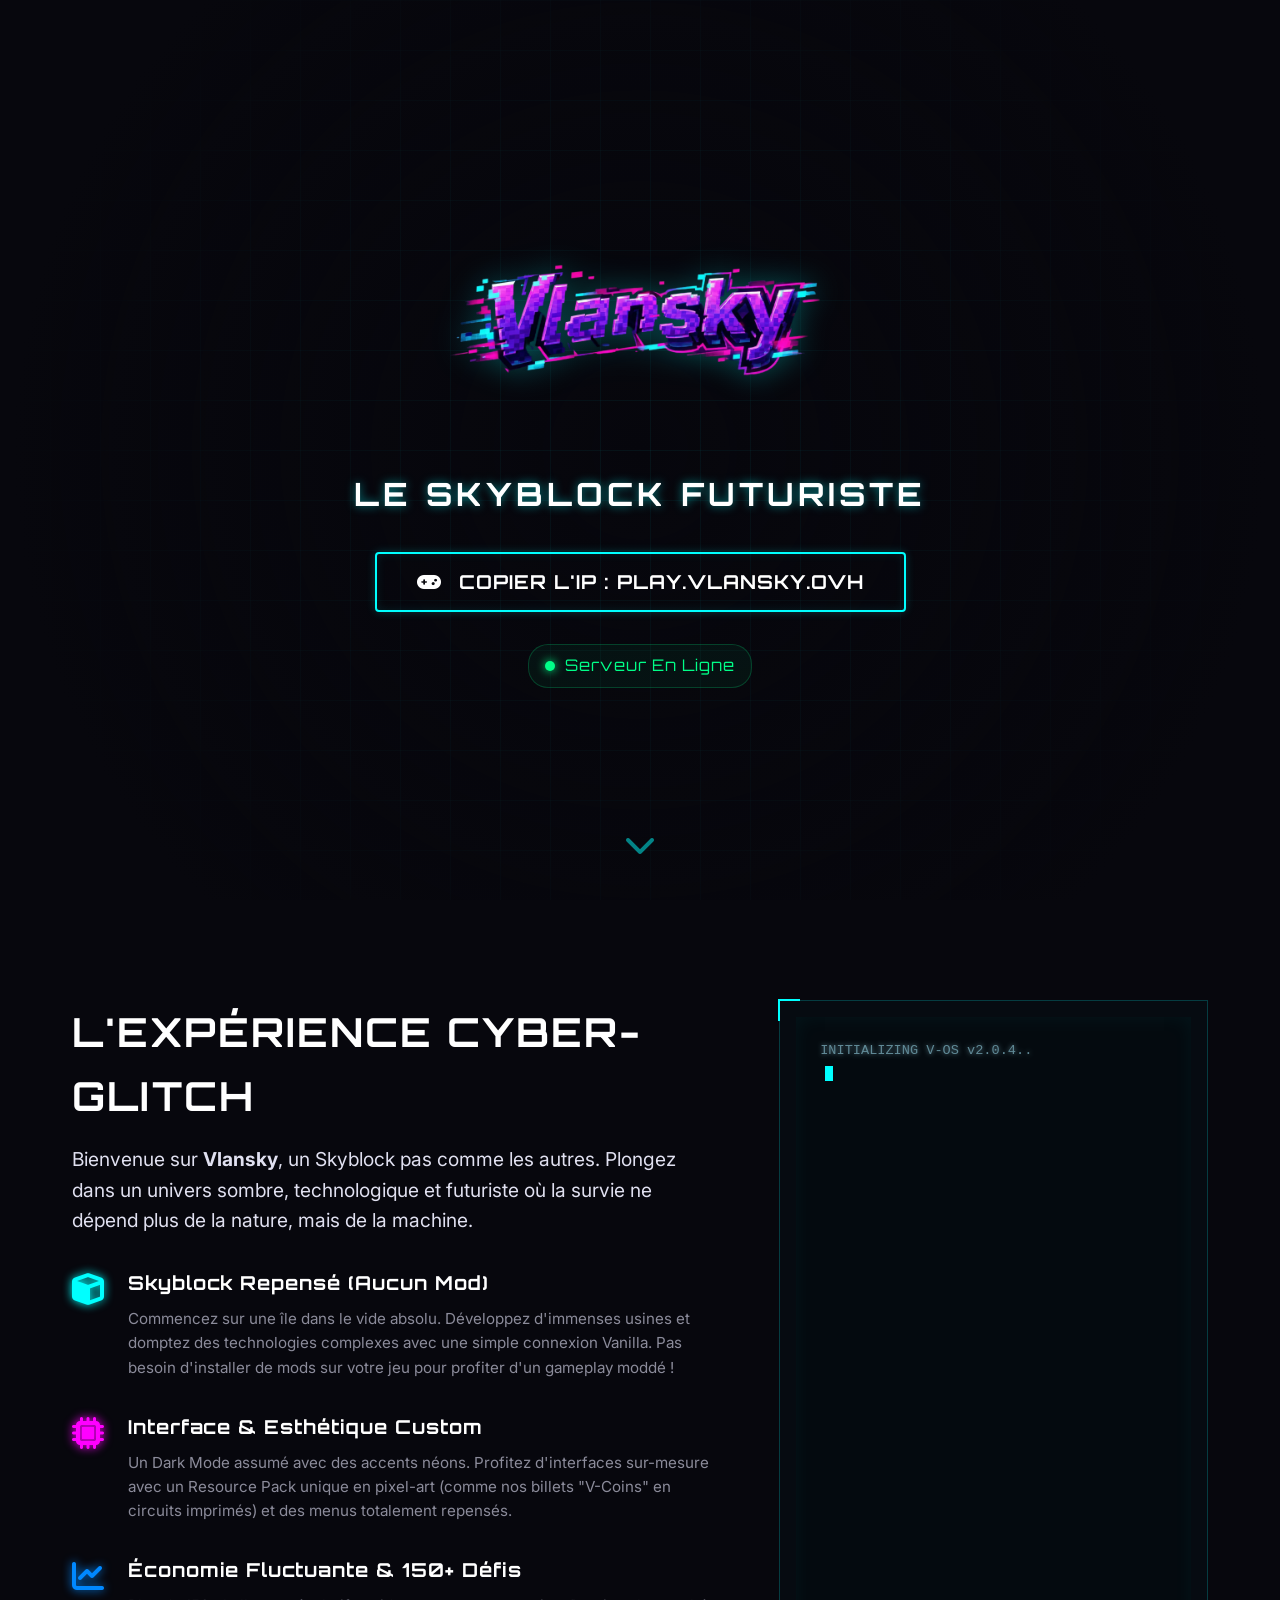
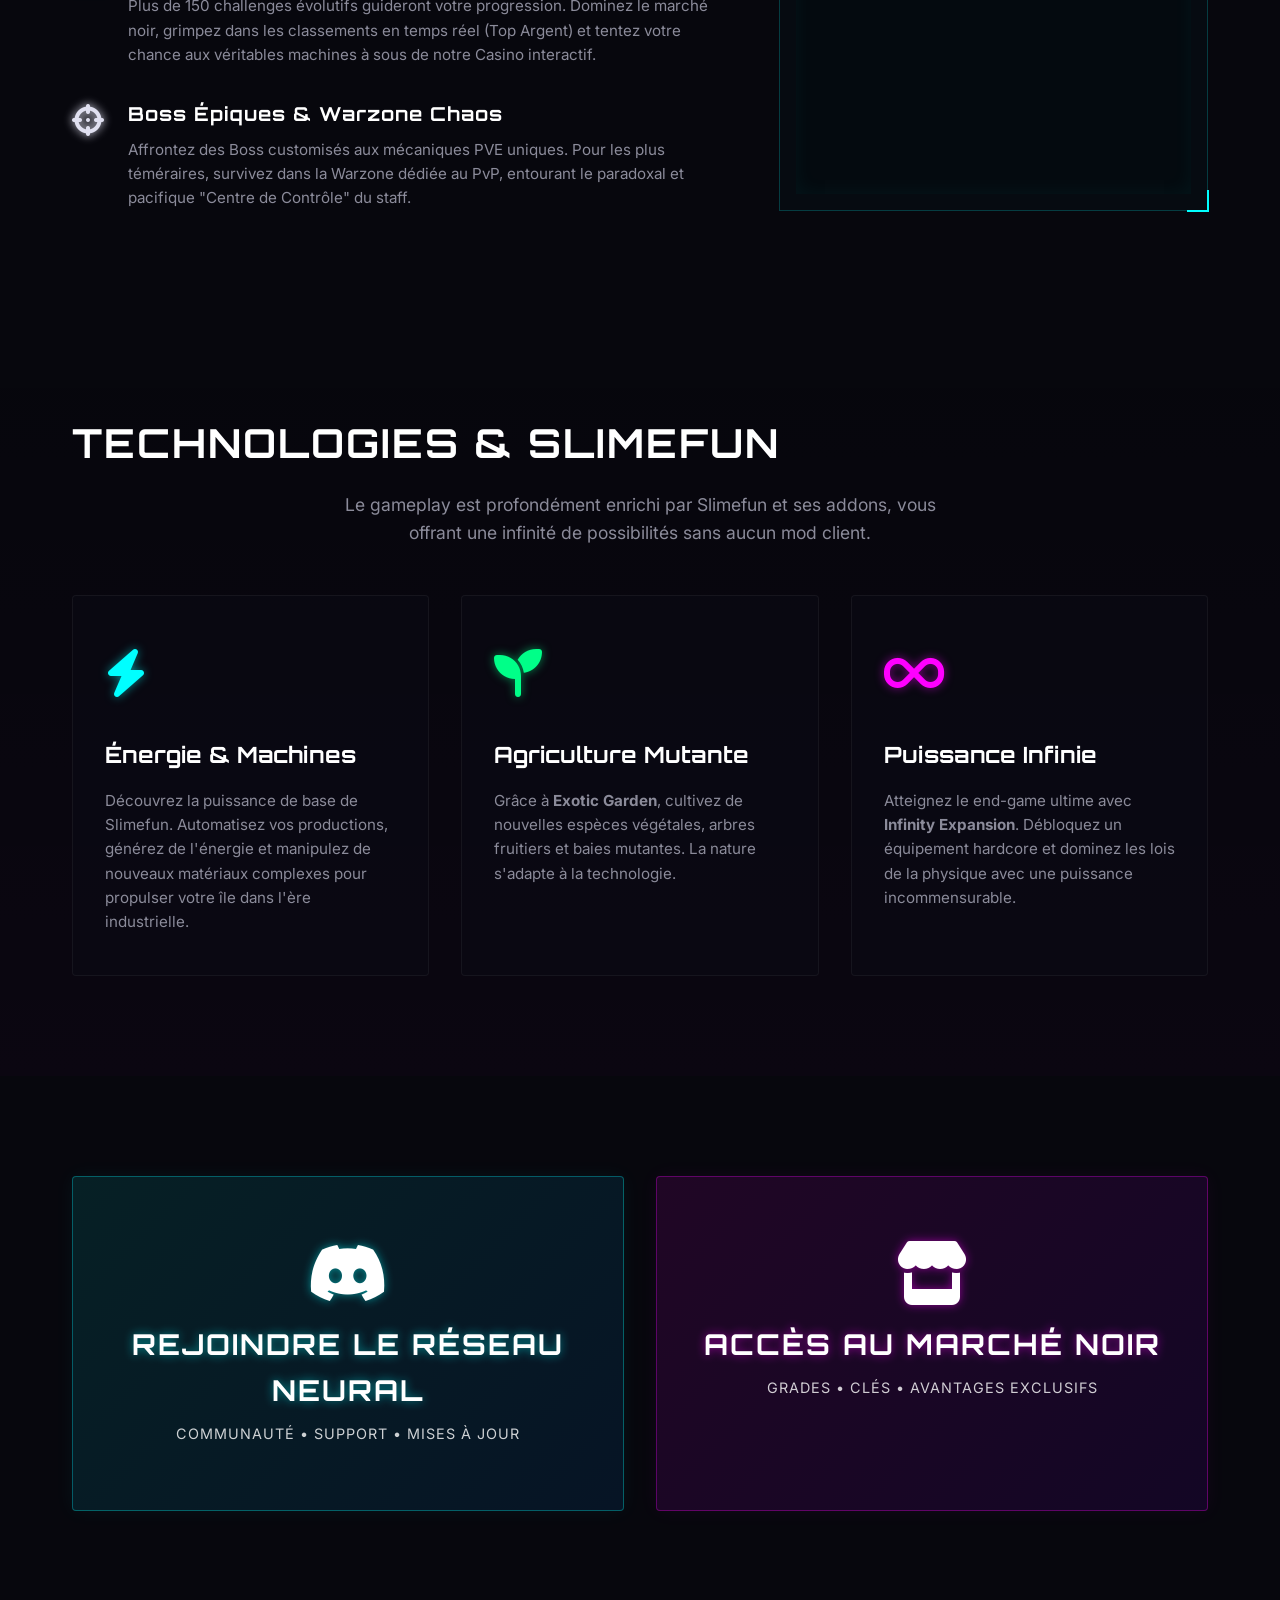
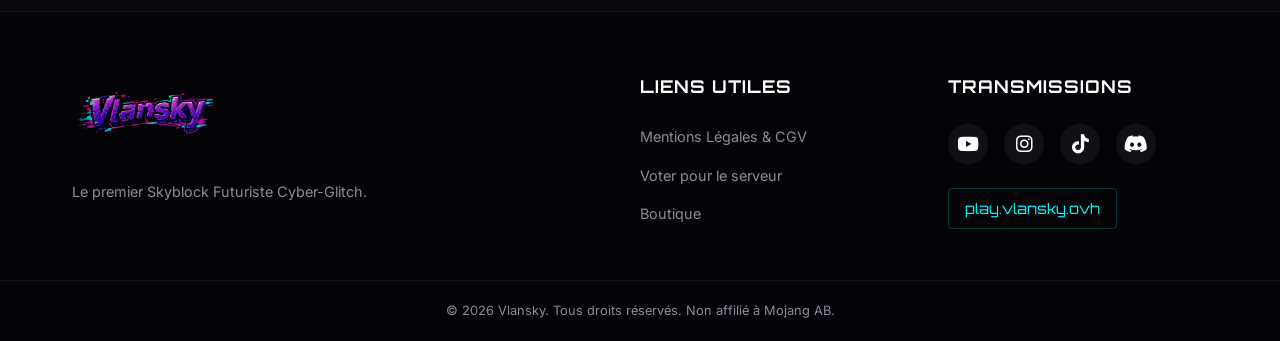
==== commit 9c48f76f: "final version" ====
--- a/index.html
+++ b/index.html
@@ -57,35 +57,35 @@
             <div class="presentation-layout">
                 <div class="presentation-text" data-aos="fade-right">
                     <h2 class="section-title glitch-hover">L'EXPÉRIENCE CYBER-GLITCH</h2>
-                    <p class="lead">Bienvenue sur <strong>Vlansky</strong>, un Skyblock pas comme les autres. Plongez dans un univers sombre, technologique et futuriste.</p>
+                    <p class="lead">Bienvenue sur <strong>Vlansky</strong>, un Skyblock pas comme les autres. Plongez dans un univers sombre, technologique et futuriste où la survie ne dépend plus de la nature, mais de la machine.</p>
                     
                     <ul class="feature-list">
                         <li>
                             <i class="fa-solid fa-cube text-cyan"></i>
                             <div>
-                                <h3>Skyblock Repensé</h3>
-                                <p>Survie et développement de base sur une île dans le vide absolu, avec un mode de jeu axé sur l'optimisation et les machines.</p>
+                                <h3>Skyblock Repensé (Aucun Mod)</h3>
+                                <p>Commencez sur une île dans le vide absolu. Développez d'immenses usines et domptez des technologies complexes avec une simple connexion Vanilla. Pas besoin d'installer de mods sur votre jeu pour profiter d'un gameplay moddé !</p>
                             </div>
                         </li>
                         <li>
                             <i class="fa-solid fa-microchip text-magenta"></i>
                             <div>
-                                <h3>Thème & Esthétique</h3>
-                                <p>Un Dark Mode assumé, avec des accents néons. Ressource pack entièrement custom ajoutant des objets en pixel art uniques comme nos billets de banque en circuits imprimés.</p>
+                                <h3>Interface & Esthétique Custom</h3>
+                                <p>Un Dark Mode assumé avec des accents néons. Profitez d'interfaces sur-mesure avec un Resource Pack unique en pixel-art (comme nos billets "V-Coins" en circuits imprimés) et des menus totalement repensés.</p>
                             </div>
                         </li>
                         <li>
                             <i class="fa-solid fa-chart-line text-blue"></i>
                             <div>
-                                <h3>Progression & Économie</h3>
-                                <p>Plus de 150 challenges personnalisés. Système monétaire avec classements en temps réel et zone Casino interactive avec véritables machines à sous.</p>
+                                <h3>Économie Fluctuante & 150+ Défis</h3>
+                                <p>Plus de 150 challenges évolutifs guideront votre progression. Dominez le marché noir, grimpez dans les classements en temps réel (Top Argent) et tentez votre chance aux véritables machines à sous de notre Casino interactif.</p>
                             </div>
                         </li>
                         <li>
                             <i class="fa-solid fa-crosshairs text-red"></i>
                             <div>
-                                <h3>Combat PvP & PvE</h3>
-                                <p>Boss customisés aux mécaniques uniques et Warzone dédiée au chaos, abritant paradoxalement le "Centre de Contrôle" pacifique du staff.</p>
+                                <h3>Boss Épiques & Warzone Chaos</h3>
+                                <p>Affrontez des Boss customisés aux mécaniques PVE uniques. Pour les plus téméraires, survivez dans la Warzone dédiée au PvP, entourant le paradoxal et pacifique "Centre de Contrôle" du staff.</p>
                             </div>
                         </li>
                     </ul>
@@ -93,10 +93,8 @@
                 <!-- Visual / Placeholder for a screenshot if needed -->
                 <div class="presentation-visual" data-aos="fade-left">
                     <div class="cyber-frame">
-                        <div class="frame-content">
-                            <div class="hologram-effect"></div>
-                            <i class="fa-solid fa-city h-icon"></i>
-                            <span>INITIATING CORE PROTOCOLS</span>
+                        <div class="terminal-container" id="cyber-terminal">
+                            <!-- Terminal lines generated by JS -->
                         </div>
                     </div>
                 </div>
--- a/assets/css/style.css
+++ b/assets/css/style.css
@@ -272,18 +272,48 @@
 .cyber-frame::before { top: -2px; left: -2px; border-right: none; border-bottom: none; }
 .cyber-frame::after { bottom: -2px; right: -2px; border-left: none; border-top: none; }
 
-.frame-content {
-    text-align: center;
+.terminal-container {
+    width: 100%;
+    height: 100%;
+    min-height: 380px;
+    background: rgba(4, 10, 15, 0.8);
+    font-family: 'Consolas', 'Courier New', monospace; /* Cyber look */
+    font-size: 0.85rem;
     color: var(--cyan);
-    font-family: var(--font-heading);
-    opacity: 0.6;
-}
-.h-icon {
-    font-size: 4rem;
-    margin-bottom: 1rem;
-    display: block;
-    animation: floating 3s ease-in-out infinite alternate;
-}
+    padding: 1.5rem;
+    overflow-y: hidden;
+    position: relative;
+    display: flex;
+    flex-direction: column;
+    justify-content: flex-start;
+    text-align: left;
+    box-shadow: inset 0 0 20px rgba(0, 255, 255, 0.05);
+}
+
+.term-line {
+    margin-bottom: 6px;
+    line-height: 1.4;
+    word-break: break-all;
+    opacity: 0.9;
+    text-shadow: 0 0 5px currentColor;
+}
+.term-line.sys { color: #88c0d0; opacity: 0.7; }
+.term-line.cyan { color: var(--cyan); }
+.term-line.magenta { color: var(--magenta); }
+.term-line.warn { color: #ebcb8b; }
+.term-line.err { color: #bf616a; }
+.term-line.succ { color: #a3be8c; }
+
+.term-cursor {
+    display: inline-block;
+    width: 8px;
+    height: 15px;
+    background: var(--cyan);
+    animation: blink 1s step-end infinite;
+    vertical-align: middle;
+    margin-left: 5px;
+}
+@keyframes blink { 50% { opacity: 0; } }
 
 /* GAMEPLAY SECTION */
 .gameplay {
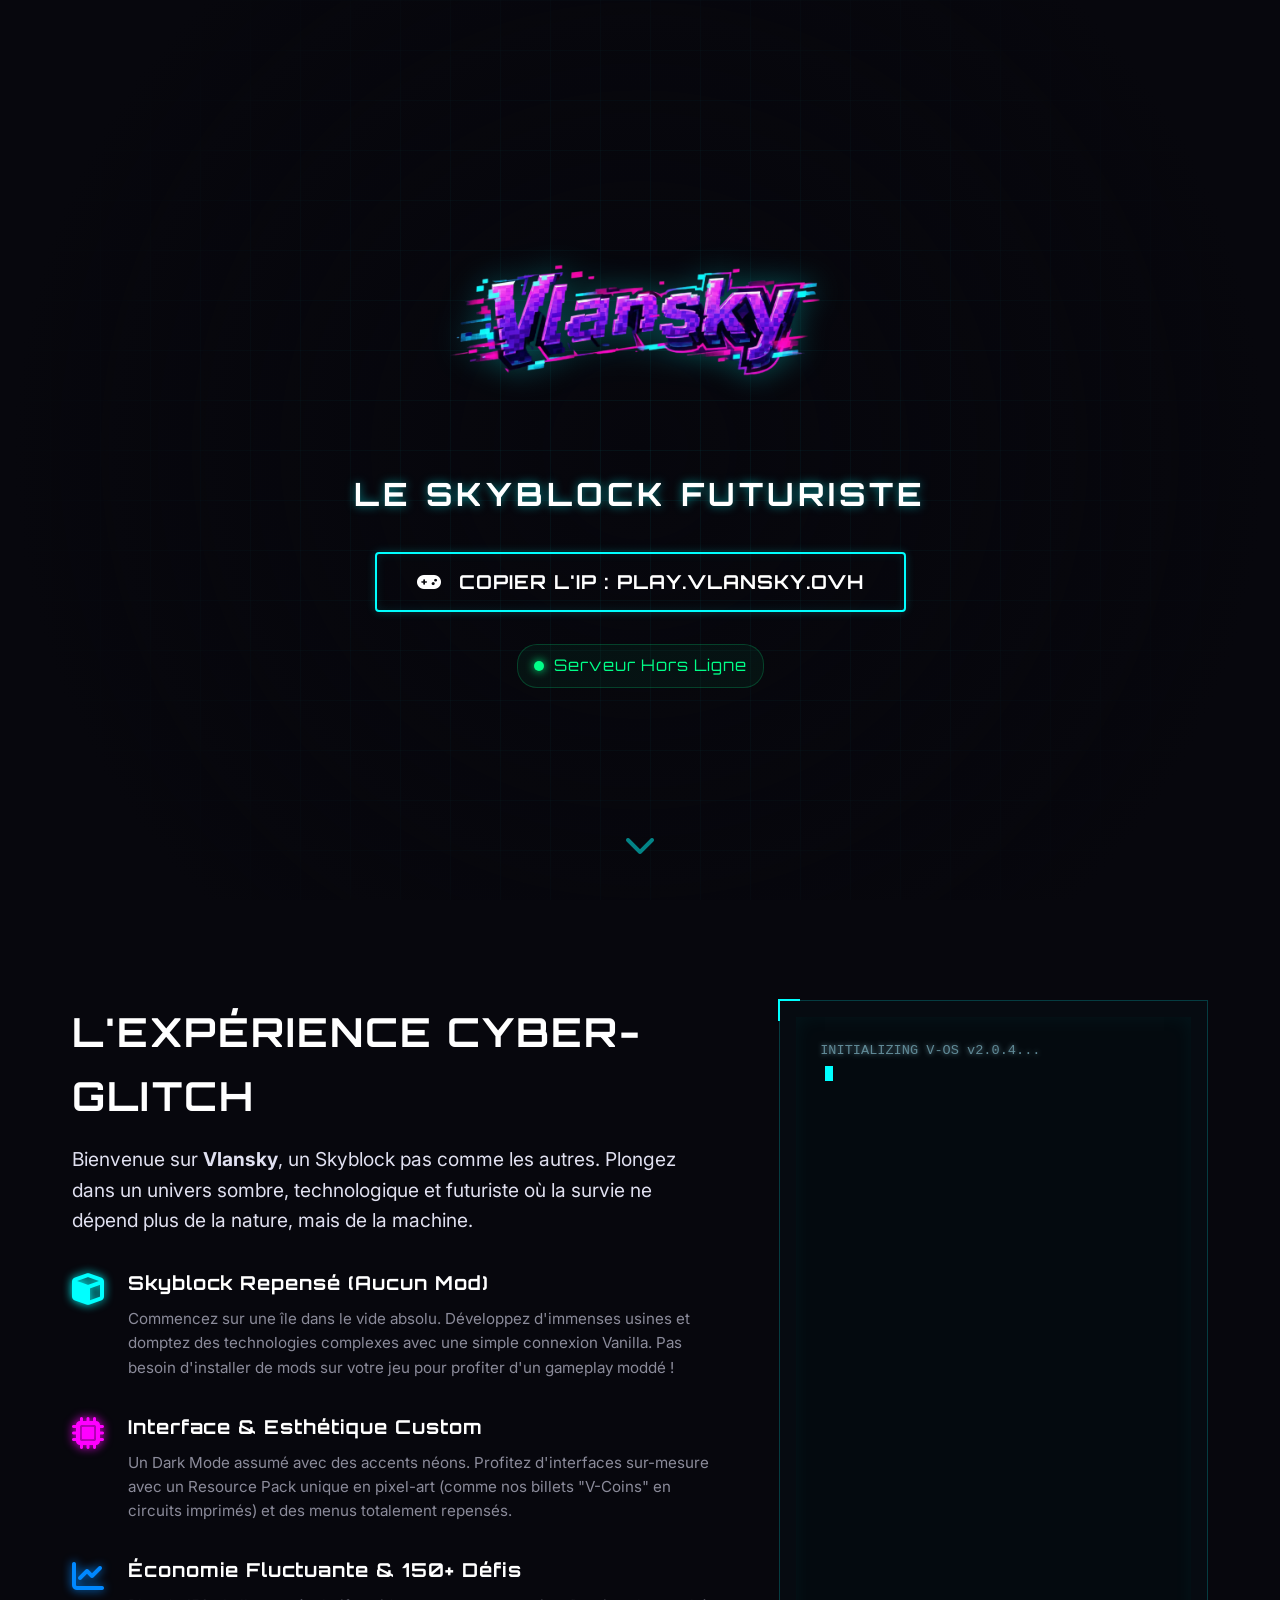
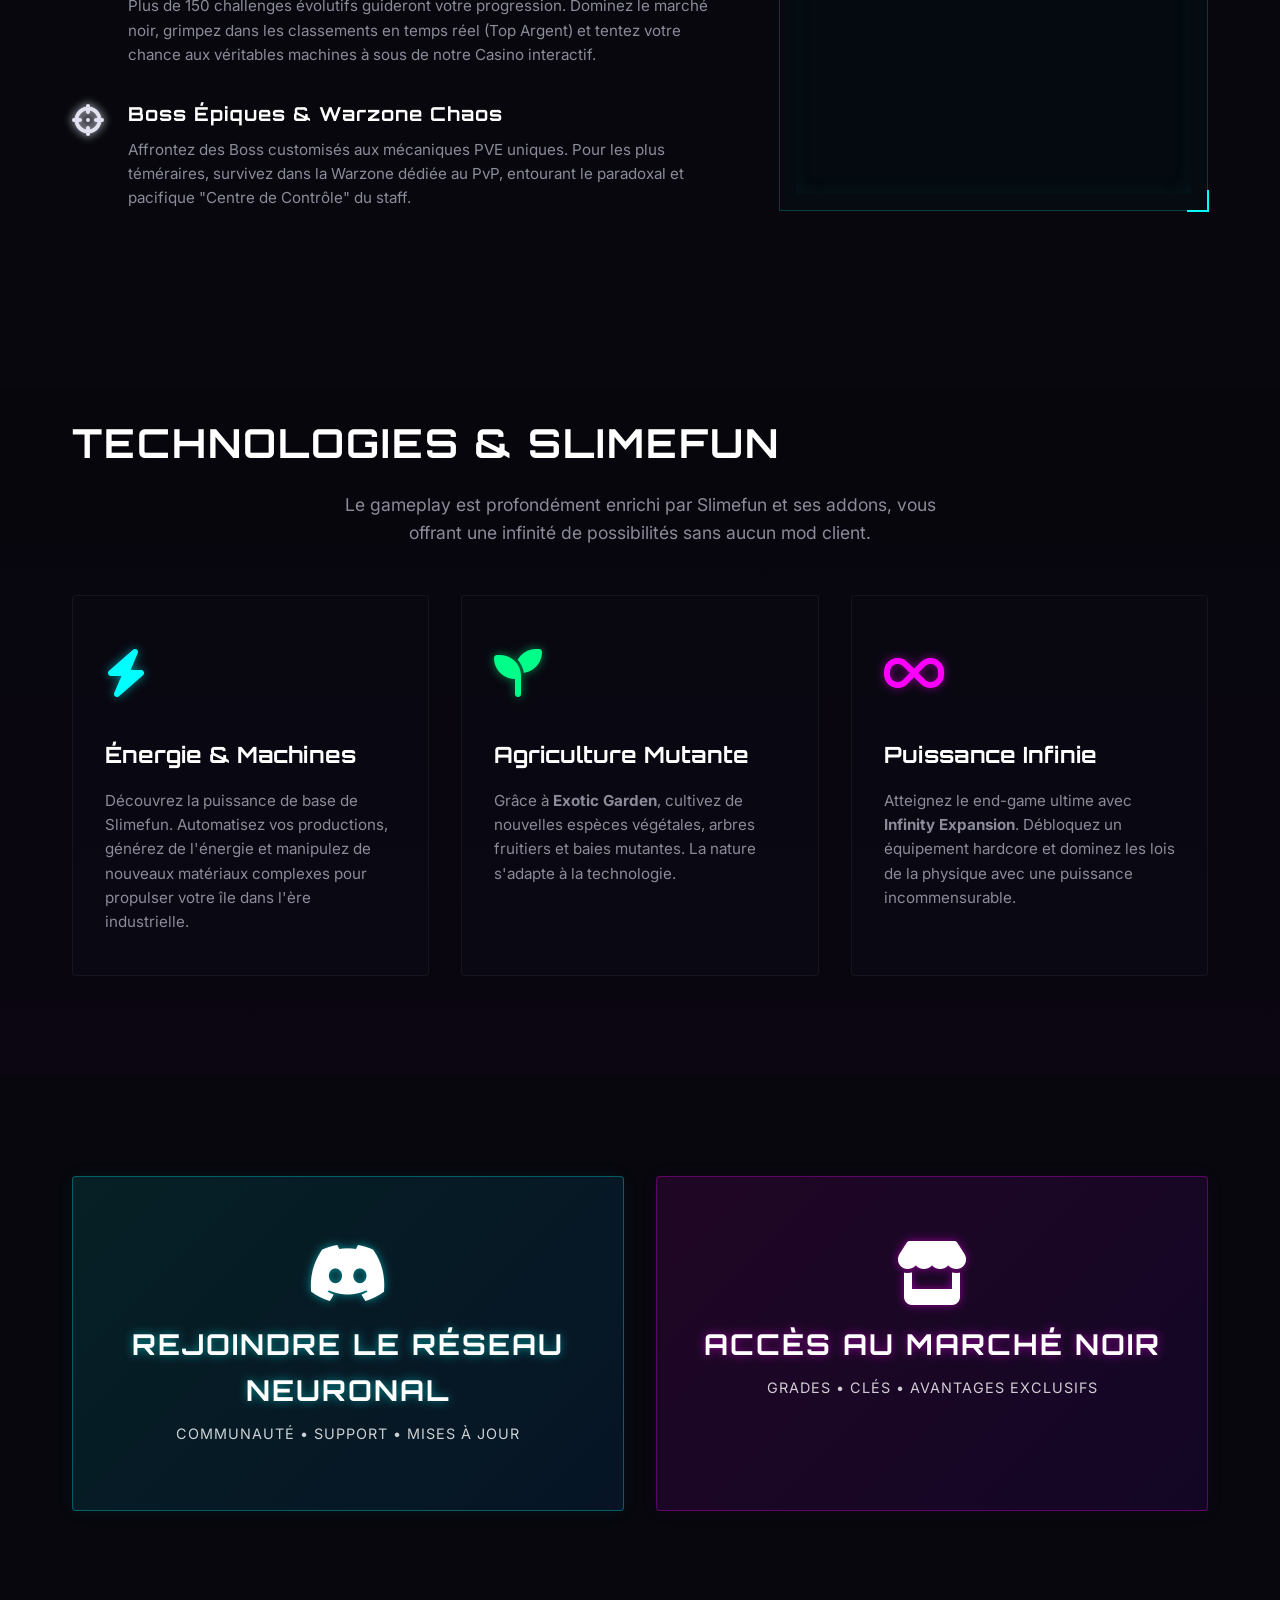
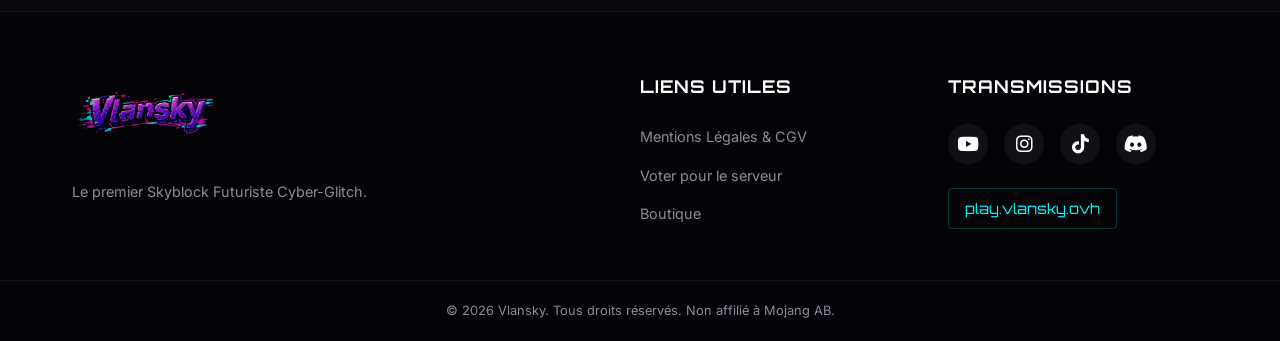
==== commit effd8ed9: "Update server status and portal heading text" ====
--- a/index.html
+++ b/index.html
@@ -43,7 +43,7 @@
             
             <div class="server-status">
                 <span class="status-dot"></span>
-                <span>Serveur En Ligne</span>
+                <span>Serveur Hors Ligne</span>
             </div>
         </div>
         <div class="scroll-indicator">
@@ -140,7 +140,7 @@
                 <a href="https://discord.gg/9Z6ZVaE6cX" target="_blank" class="portal-banner cyan-portal" data-aos="zoom-in-right">
                     <div class="portal-content">
                         <i class="fa-brands fa-discord"></i>
-                        <h2>REJOINDRE LE RÉSEAU NEURAL</h2>
+                        <h2>REJOINDRE LE RÉSEAU NEURONAL</h2>
                         <span>Communauté • Support • Mises à jour</span>
                     </div>
                     <div class="portal-overlay"></div>
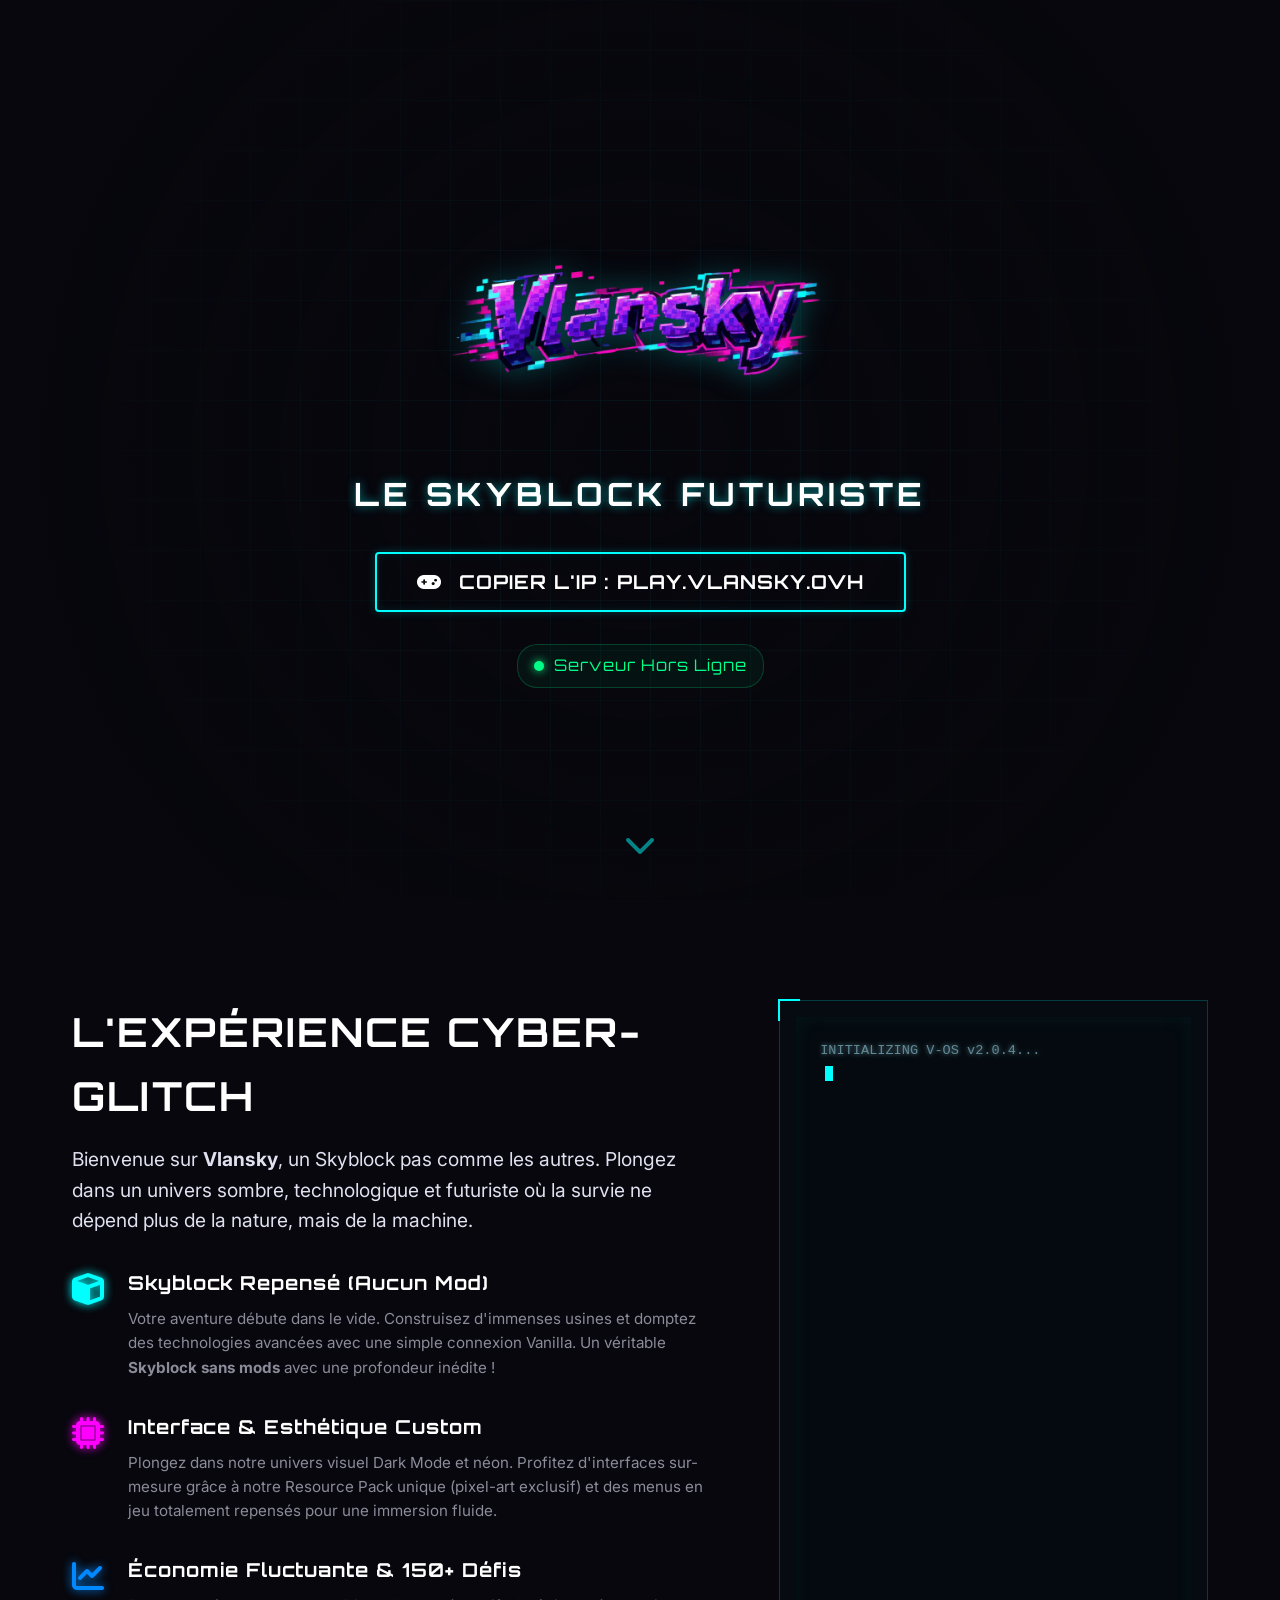
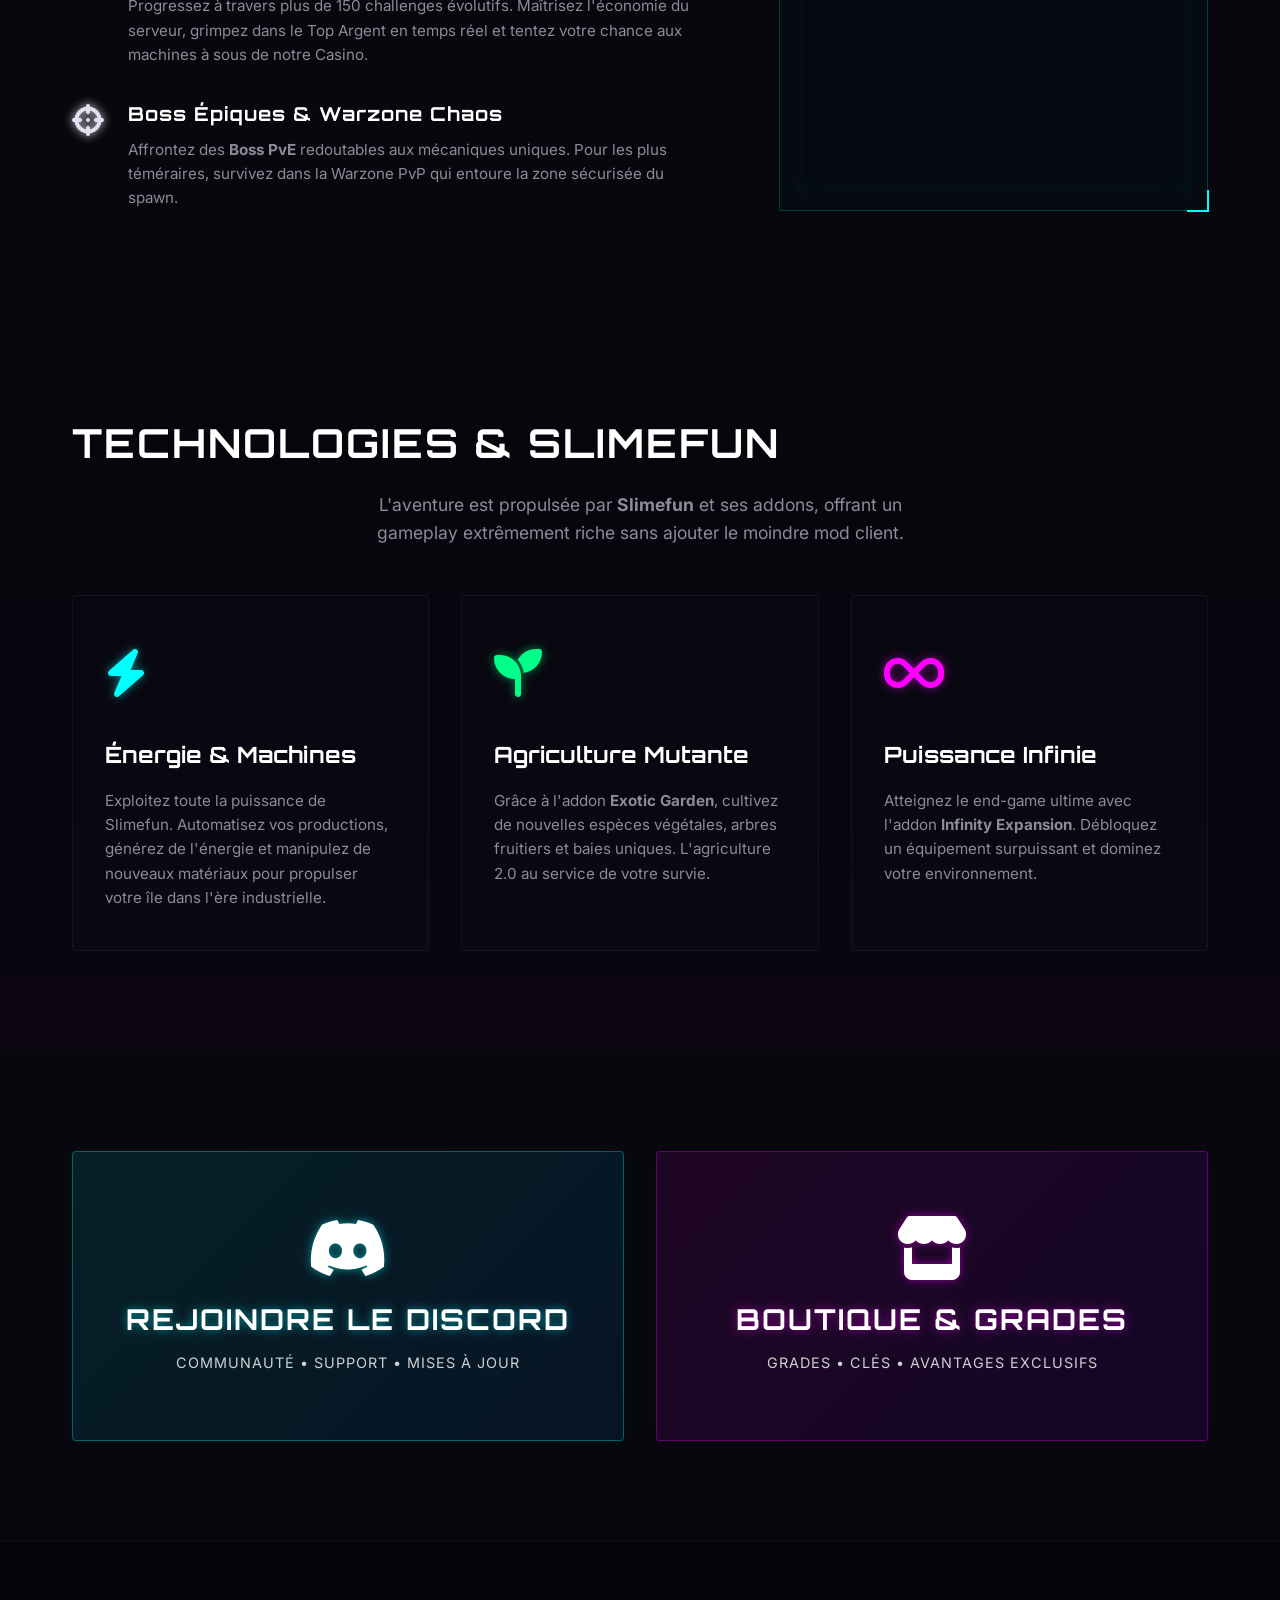
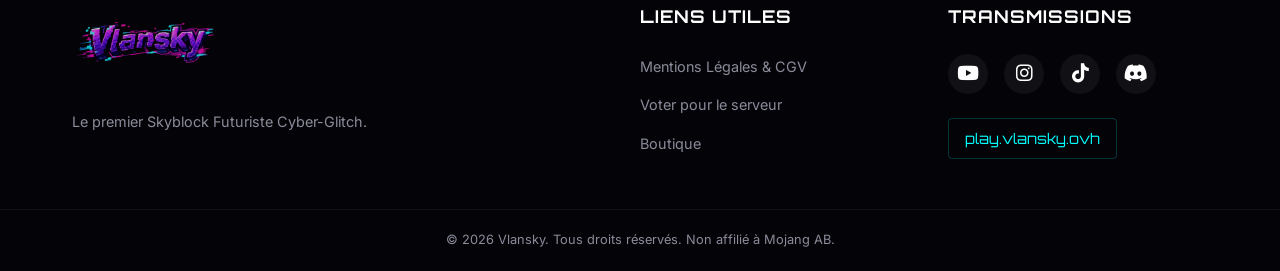
==== commit b34fc64e: "feat: Introduce dynamic client-side features including AOS, IP copy, smooth scrolling, glitch effect" ====
--- a/index.html
+++ b/index.html
@@ -64,28 +64,28 @@
                             <i class="fa-solid fa-cube text-cyan"></i>
                             <div>
                                 <h3>Skyblock Repensé (Aucun Mod)</h3>
-                                <p>Commencez sur une île dans le vide absolu. Développez d'immenses usines et domptez des technologies complexes avec une simple connexion Vanilla. Pas besoin d'installer de mods sur votre jeu pour profiter d'un gameplay moddé !</p>
+                                <p>Votre aventure débute dans le vide. Construisez d'immenses usines et domptez des technologies avancées avec une simple connexion Vanilla. Un véritable <strong>Skyblock sans mods</strong> avec une profondeur inédite !</p>
                             </div>
                         </li>
                         <li>
                             <i class="fa-solid fa-microchip text-magenta"></i>
                             <div>
                                 <h3>Interface & Esthétique Custom</h3>
-                                <p>Un Dark Mode assumé avec des accents néons. Profitez d'interfaces sur-mesure avec un Resource Pack unique en pixel-art (comme nos billets "V-Coins" en circuits imprimés) et des menus totalement repensés.</p>
+                                <p>Plongez dans notre univers visuel Dark Mode et néon. Profitez d'interfaces sur-mesure grâce à notre Resource Pack unique (pixel-art exclusif) et des menus en jeu totalement repensés pour une immersion fluide.</p>
                             </div>
                         </li>
                         <li>
                             <i class="fa-solid fa-chart-line text-blue"></i>
                             <div>
                                 <h3>Économie Fluctuante & 150+ Défis</h3>
-                                <p>Plus de 150 challenges évolutifs guideront votre progression. Dominez le marché noir, grimpez dans les classements en temps réel (Top Argent) et tentez votre chance aux véritables machines à sous de notre Casino interactif.</p>
+                                <p>Progressez à travers plus de 150 challenges évolutifs. Maîtrisez l'économie du serveur, grimpez dans le Top Argent en temps réel et tentez votre chance aux machines à sous de notre Casino.</p>
                             </div>
                         </li>
                         <li>
                             <i class="fa-solid fa-crosshairs text-red"></i>
                             <div>
                                 <h3>Boss Épiques & Warzone Chaos</h3>
-                                <p>Affrontez des Boss customisés aux mécaniques PVE uniques. Pour les plus téméraires, survivez dans la Warzone dédiée au PvP, entourant le paradoxal et pacifique "Centre de Contrôle" du staff.</p>
+                                <p>Affrontez des <strong>Boss PvE</strong> redoutables aux mécaniques uniques. Pour les plus téméraires, survivez dans la Warzone PvP qui entoure la zone sécurisée du spawn.</p>
                             </div>
                         </li>
                     </ul>
@@ -106,28 +106,28 @@
     <section class="gameplay" id="gameplay">
         <div class="container">
             <h2 class="section-title center glitch-hover" data-aos="fade-up">TECHNOLOGIES & SLIMEFUN</h2>
-            <p class="section-subtitle center" data-aos="fade-up" data-aos-delay="100">Le gameplay est profondément enrichi par Slimefun et ses addons, vous offrant une infinité de possibilités sans aucun mod client.</p>
+            <p class="section-subtitle center" data-aos="fade-up" data-aos-delay="100">L'aventure est propulsée par <strong>Slimefun</strong> et ses addons, offrant un gameplay extrêmement riche sans ajouter le moindre mod client.</p>
             
             <div class="cards-grid">
                 <!-- Card 1 -->
                 <div class="cyber-card" data-aos="fade-up" data-aos-delay="200">
                     <div class="card-icon cyan"><i class="fa-solid fa-bolt"></i></div>
                     <h3>Énergie & Machines</h3>
-                    <p>Découvrez la puissance de base de Slimefun. Automatisez vos productions, générez de l'énergie et manipulez de nouveaux matériaux complexes pour propulser votre île dans l'ère industrielle.</p>
+                    <p>Exploitez toute la puissance de Slimefun. Automatisez vos productions, générez de l'énergie et manipulez de nouveaux matériaux pour propulser votre île dans l'ère industrielle.</p>
                 </div>
                 
                 <!-- Card 2 -->
                 <div class="cyber-card" data-aos="fade-up" data-aos-delay="300">
                     <div class="card-icon green"><i class="fa-solid fa-seedling"></i></div>
                     <h3>Agriculture Mutante</h3>
-                    <p>Grâce à <strong>Exotic Garden</strong>, cultivez de nouvelles espèces végétales, arbres fruitiers et baies mutantes. La nature s'adapte à la technologie.</p>
+                    <p>Grâce à l'addon <strong>Exotic Garden</strong>, cultivez de nouvelles espèces végétales, arbres fruitiers et baies uniques. L'agriculture 2.0 au service de votre survie.</p>
                 </div>
 
                 <!-- Card 3 -->
                 <div class="cyber-card" data-aos="fade-up" data-aos-delay="400">
                     <div class="card-icon magenta"><i class="fa-solid fa-infinity"></i></div>
                     <h3>Puissance Infinie</h3>
-                    <p>Atteignez le end-game ultime avec <strong>Infinity Expansion</strong>. Débloquez un équipement hardcore et dominez les lois de la physique avec une puissance incommensurable.</p>
+                    <p>Atteignez le end-game ultime avec l'addon <strong>Infinity Expansion</strong>. Débloquez un équipement surpuissant et dominez votre environnement.</p>
                 </div>
             </div>
         </div>
@@ -140,7 +140,7 @@
                 <a href="https://discord.gg/9Z6ZVaE6cX" target="_blank" class="portal-banner cyan-portal" data-aos="zoom-in-right">
                     <div class="portal-content">
                         <i class="fa-brands fa-discord"></i>
-                        <h2>REJOINDRE LE RÉSEAU NEURONAL</h2>
+                        <h2>REJOINDRE LE DISCORD</h2>
                         <span>Communauté • Support • Mises à jour</span>
                     </div>
                     <div class="portal-overlay"></div>
@@ -149,7 +149,7 @@
                 <a href="https://vlansky.tebex.io" target="_blank" class="portal-banner magenta-portal" data-aos="zoom-in-left">
                     <div class="portal-content">
                         <i class="fa-solid fa-store"></i>
-                        <h2>ACCÈS AU MARCHÉ NOIR</h2>
+                        <h2>BOUTIQUE & GRADES</h2>
                         <span>Grades • Clés • Avantages Exclusifs</span>
                     </div>
                     <div class="portal-overlay"></div>
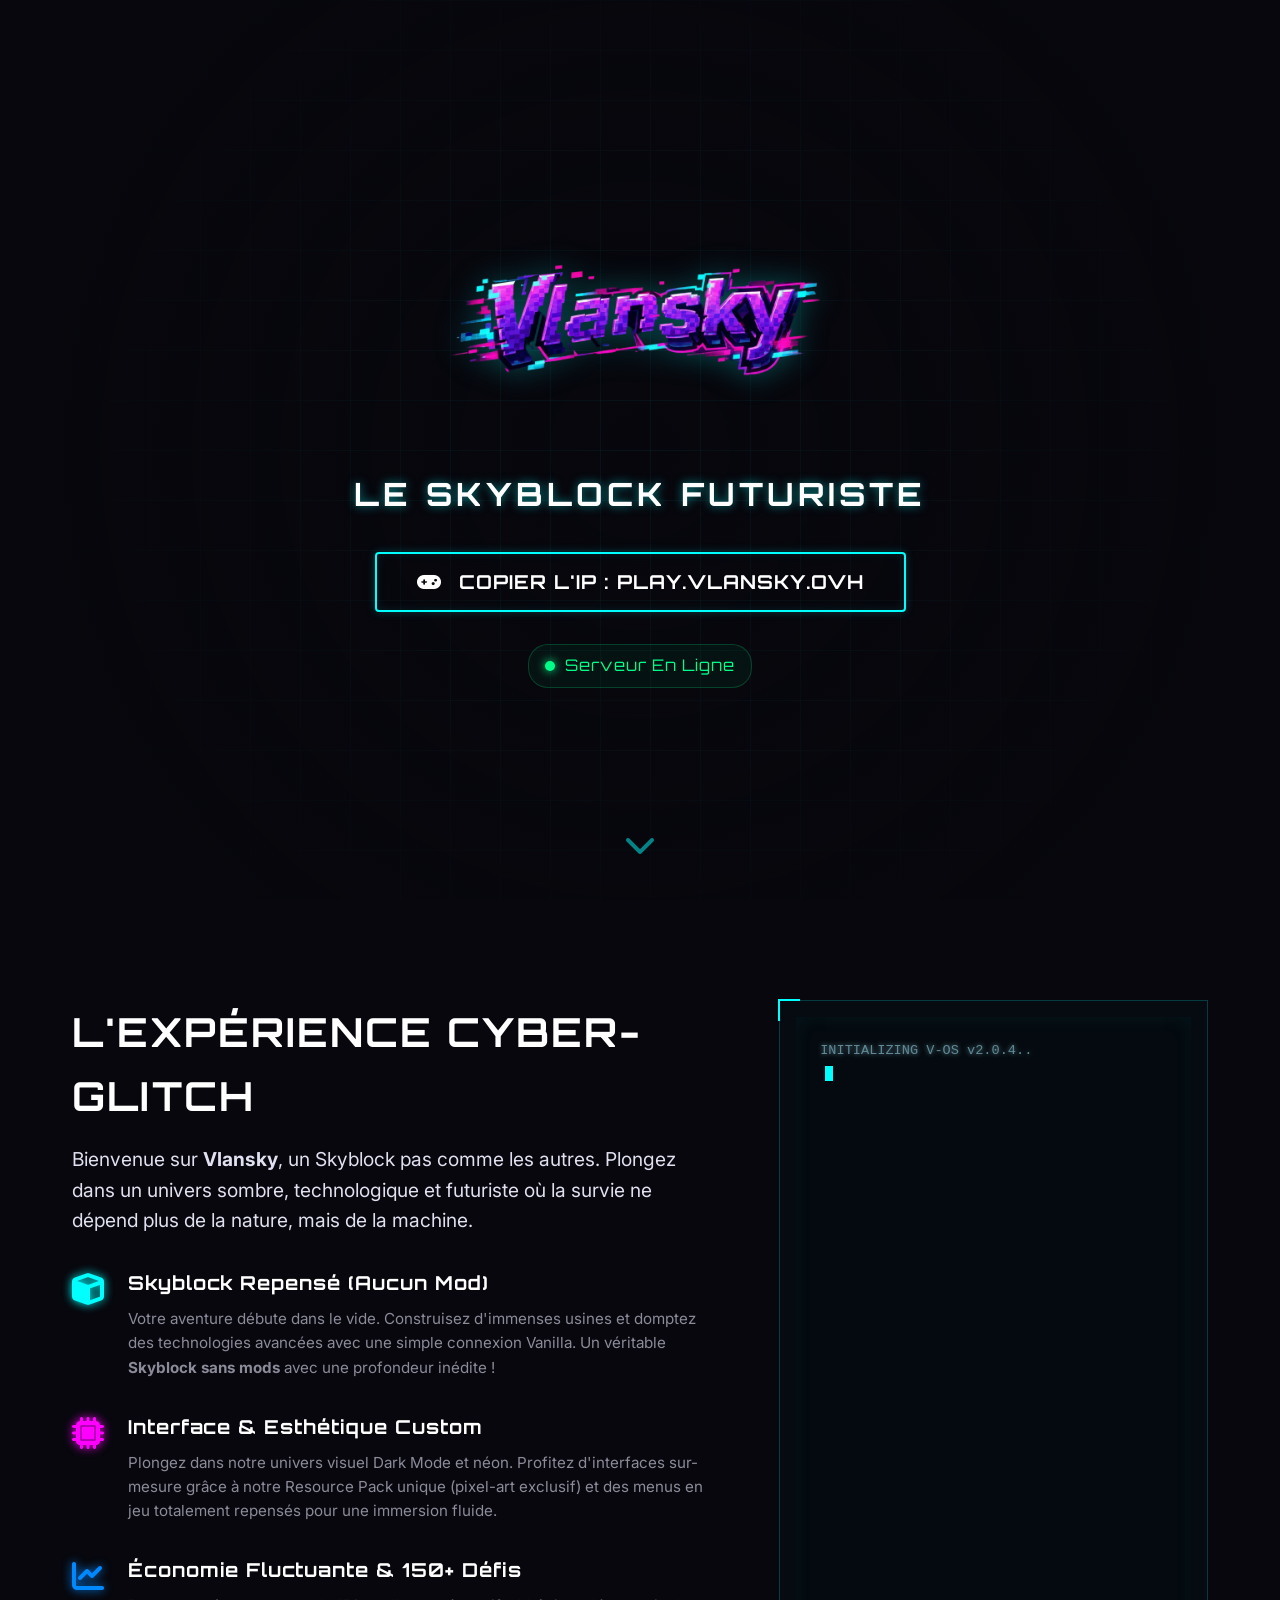
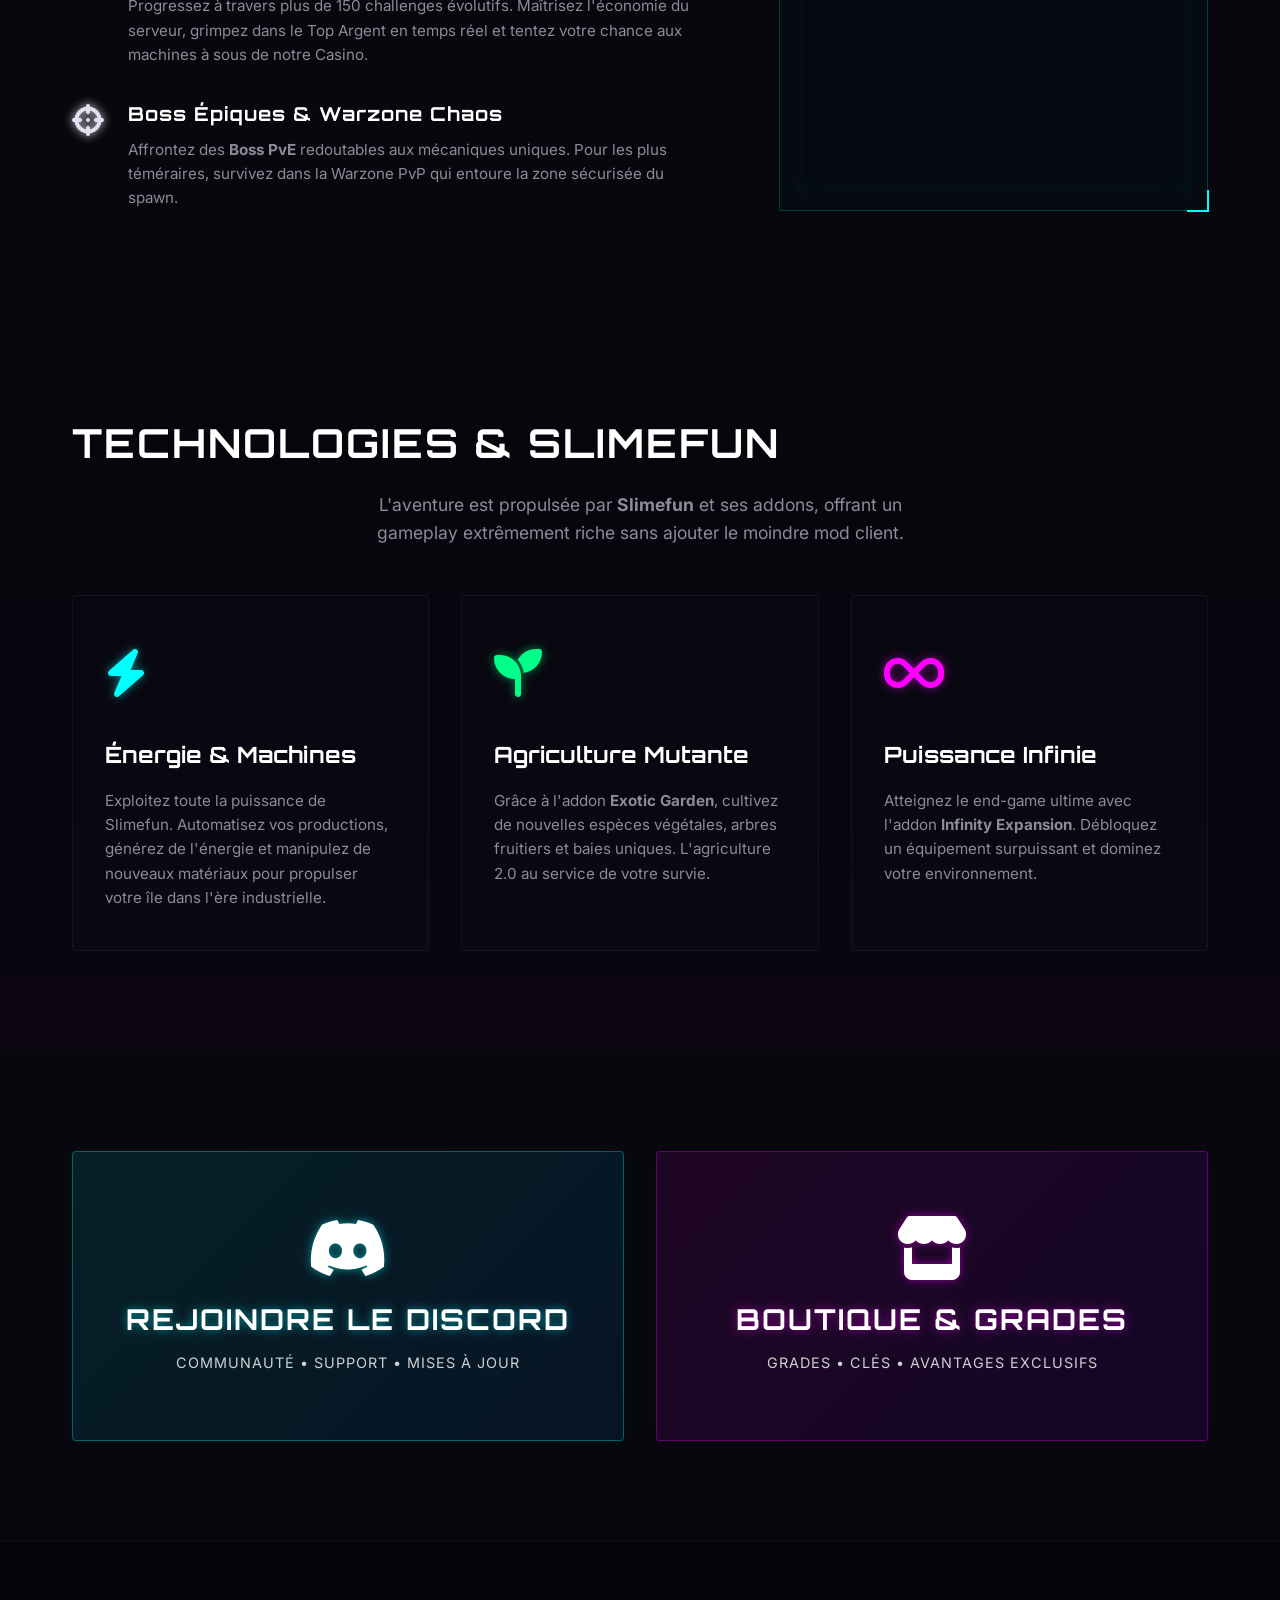
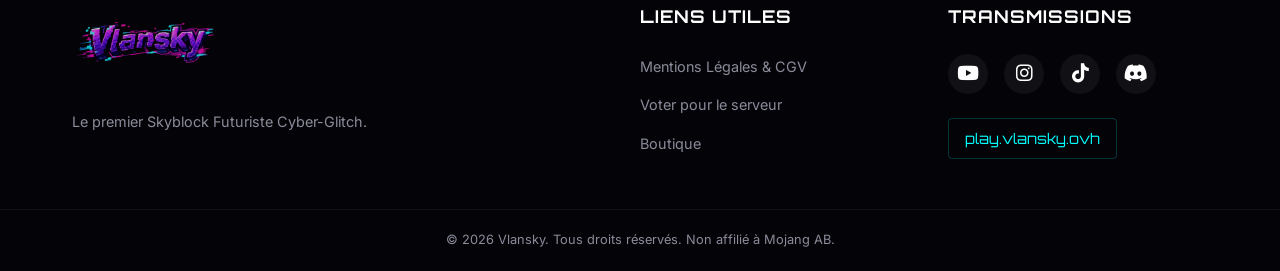
==== commit 75dc5ade: "Change server status message from offline to online" ====
--- a/index.html
+++ b/index.html
@@ -43,7 +43,7 @@
             
             <div class="server-status">
                 <span class="status-dot"></span>
-                <span>Serveur Hors Ligne</span>
+                <span>Serveur En Ligne</span>
             </div>
         </div>
         <div class="scroll-indicator">
